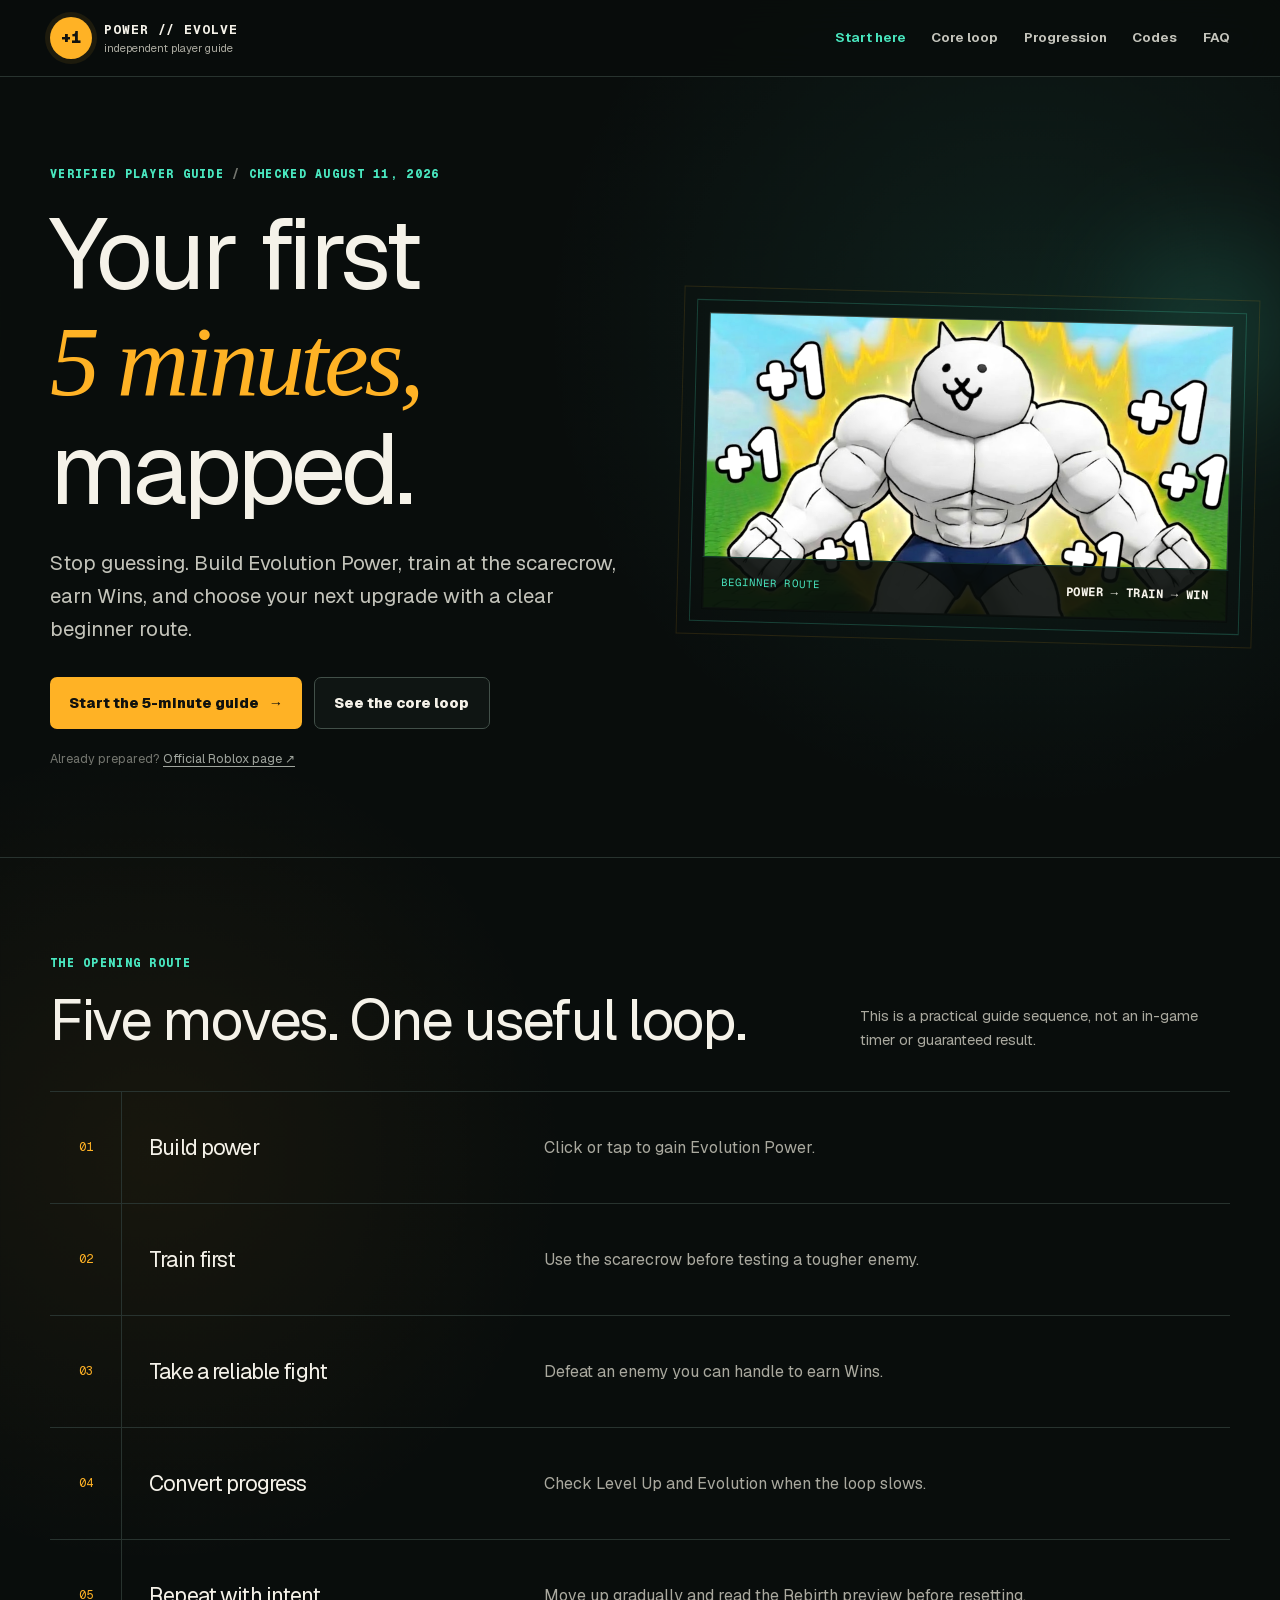
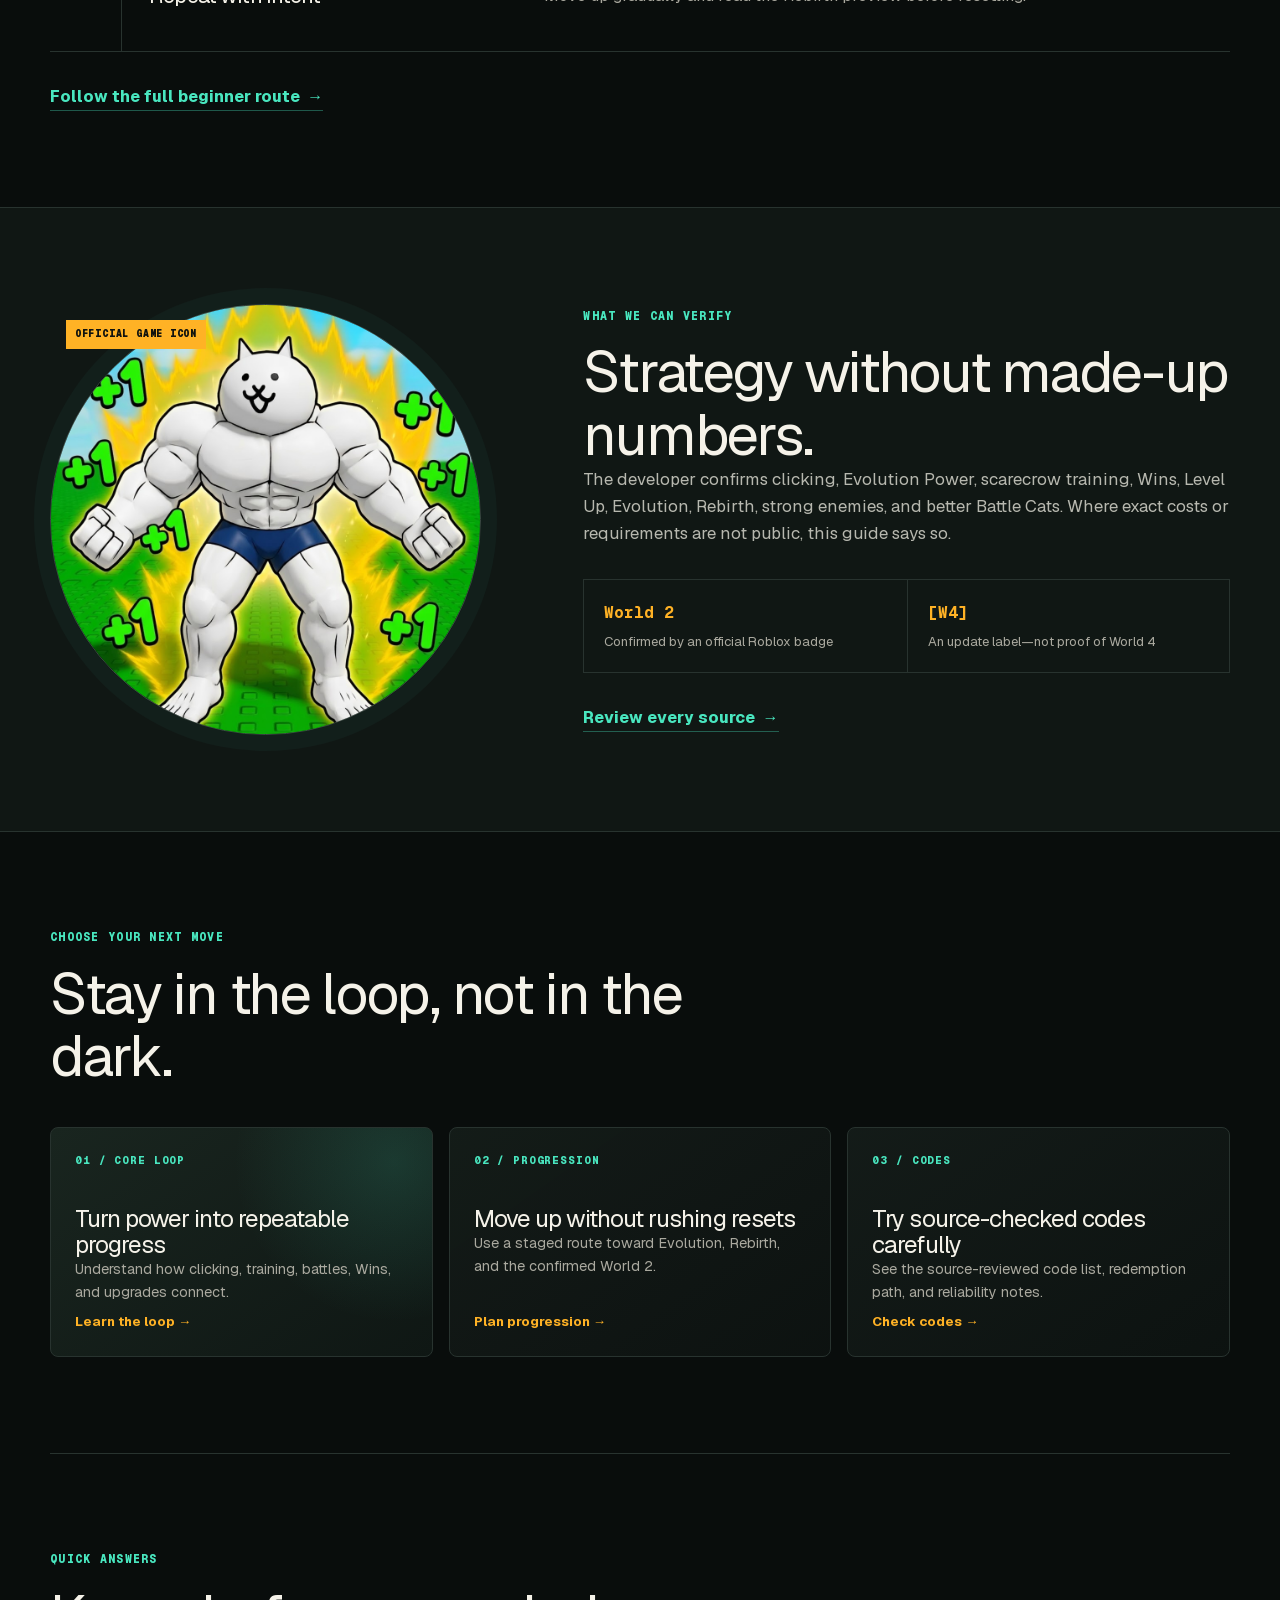
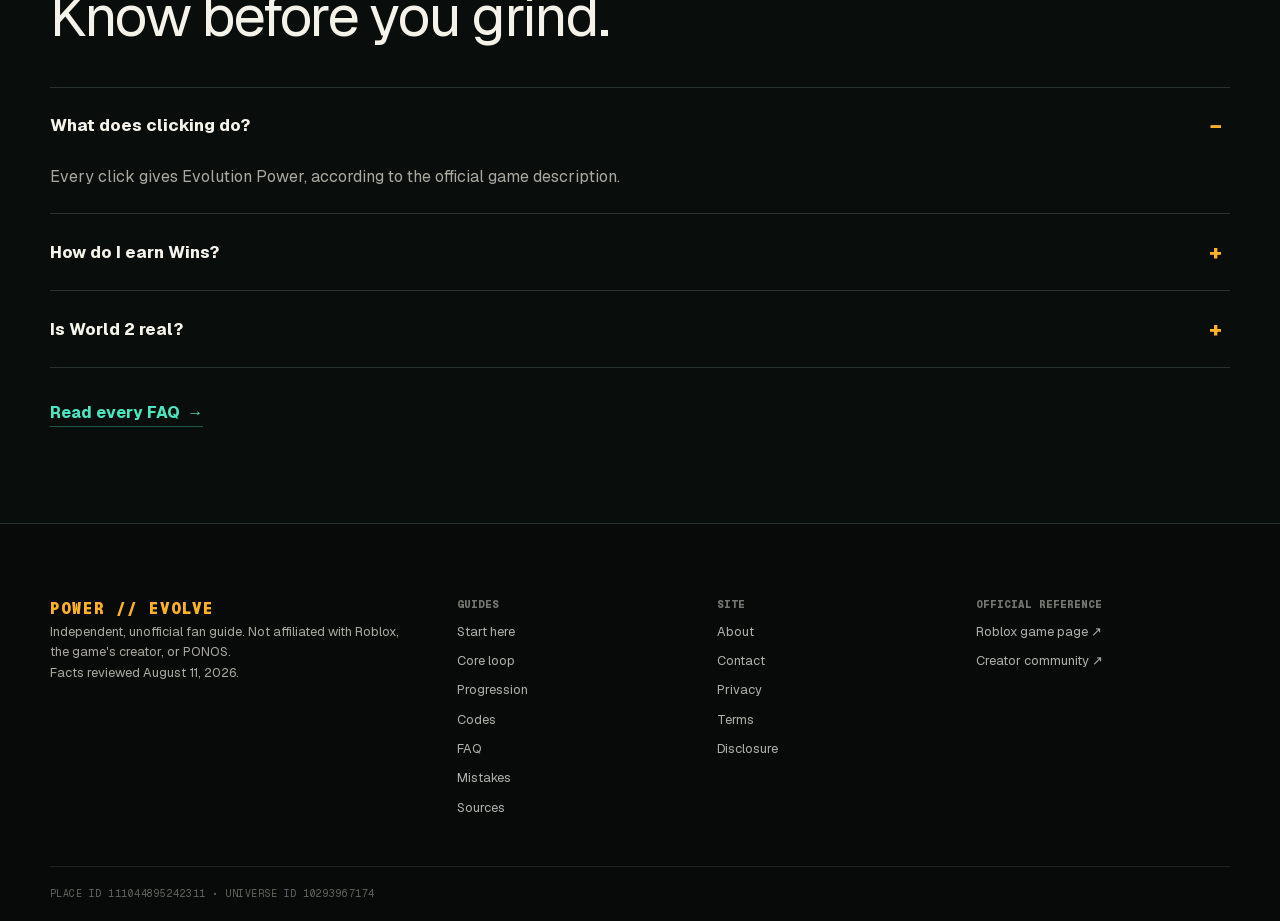
==== index.html @ 9a5ed2ef "Deploy +1 Battle Cat Power Evolution site" ====
<!DOCTYPE html><html lang="en"><head><meta charSet="utf-8"/><meta name="viewport" content="width=device-width, initial-scale=1"/><link rel="preload" href="/_next/static/media/797e433ab948586e-s.p.08e28id.o-okb.woff2" as="font" crossorigin="" type="font/woff2"/><link rel="preload" href="/_next/static/media/caa3a2e1cccd8315-s.p.09~u27dqhyhd6.woff2" as="font" crossorigin="" type="font/woff2"/><link rel="preload" as="image" href="/images/battle-cat-landscape.png"/><link rel="stylesheet" href="/_next/static/chunks/0t9qf1xxase9-.css" data-precedence="next"/><link rel="preload" as="script" fetchPriority="low" href="/_next/static/chunks/03xkck38_lpe..js"/><script src="/_next/static/chunks/07mk7.42u8w1s.js" async=""></script><script src="/_next/static/chunks/0.-t9l4~u11m_.js" async=""></script><script src="/_next/static/chunks/0wv_ut0x0s5ee.js" async=""></script><script src="/_next/static/chunks/turbopack-0l.7kyyd7jhz1.js" async=""></script><script src="/_next/static/chunks/0hd._cu5gy6cg.js" async=""></script><script src="/_next/static/chunks/0~bt8~2u--09_.js" async=""></script><script src="/_next/static/chunks/0_~jh2ezi9es-.js" async=""></script><meta name="next-size-adjust" content=""/><title>+1 Battle Cat Power Evolution Beginner Guide</title><meta name="description" content="Start with a clear 5-minute route, then learn the verified power, training, battle, Wins, Evolution, and Rebirth loop."/><meta name="application-name" content="Battle Cat Power Wiki"/><link rel="manifest" href="/manifest.webmanifest"/><link rel="canonical" href="https://plus1battlecatpowerevolution.wiki/"/><meta property="og:title" content="+1 Battle Cat Power Evolution Beginner Guide"/><meta property="og:description" content="Start with a clear 5-minute route, then learn the verified power, training, battle, Wins, Evolution, and Rebirth loop."/><meta property="og:url" content="https://plus1battlecatpowerevolution.wiki/"/><meta property="og:site_name" content="+1 Battle Cat Power Evolution Wiki"/><meta property="og:image" content="https://plus1battlecatpowerevolution.wiki/og.png"/><meta property="og:image:width" content="1731"/><meta property="og:image:height" content="909"/><meta property="og:image:alt" content="+1 Battle Cat Power Evolution beginner guide"/><meta property="og:type" content="website"/><meta name="twitter:card" content="summary_large_image"/><meta name="twitter:title" content="+1 Battle Cat Power Evolution Beginner Guide"/><meta name="twitter:description" content="Start with a clear 5-minute route, then learn the verified power, training, battle, Wins, Evolution, and Rebirth loop."/><meta name="twitter:image" content="https://plus1battlecatpowerevolution.wiki/og.png"/><link rel="shortcut icon" href="/images/battle-cat-icon.png"/><link rel="icon" href="/images/battle-cat-icon.png"/><link rel="apple-touch-icon" href="/icon-192.png"/><script src="/_next/static/chunks/03~yq9q893hmn.js" noModule=""></script></head><body class="geist_a71539c9-module__T19VSG__variable geist_mono_8d43a2aa-module__8Li5zG__variable"><div hidden=""><!--$--><!--/$--></div><a class="skip-link" href="#main-content">Skip to main content</a><header class="site-header"><div class="header-inner"><a class="brand" aria-label="Battle Cat Power Wiki home" href="/"><span class="brand-mark" aria-hidden="true">+1</span><span class="brand-copy"><strong>POWER // EVOLVE</strong><small>independent player guide</small></span></a><nav class="desktop-nav" aria-label="Primary navigation"><div class=""><a href="/beginner-guide/">Start here</a><a href="/gameplay-loop/">Core loop</a><a href="/progression/">Progression</a><a href="/codes/">Codes</a><a href="/faq/">FAQ</a></div></nav><details class="mobile-menu"><summary>Menu</summary><nav aria-label="Mobile navigation"><div class="mobile-links"><a href="/beginner-guide/">Start here</a><a href="/gameplay-loop/">Core loop</a><a href="/progression/">Progression</a><a href="/codes/">Codes</a><a href="/faq/">FAQ</a></div><a href="/mistakes/">Mistakes</a><a href="/sources/">Sources</a></nav></details></div></header><div id="main-content" tabindex="-1"><main><script type="application/ld+json">{"@context":"https://schema.org","@type":"WebSite","name":"+1 Battle Cat Power Evolution Wiki","url":"https://plus1battlecatpowerevolution.wiki/","description":"A verified, beginner-first guide to +1 Battle Cat Power Evolution on Roblox, including the gameplay loop, progression, codes, and common mistakes."}</script><section class="home-hero"><div class="hero-grid"><div class="hero-copy"><p class="eyebrow">Verified player guide <span>/</span> checked <!-- -->August 11, 2026</p><h1>Your first <em>5 minutes,</em> mapped.</h1><p class="hero-lede">Stop guessing. Build Evolution Power, train at the scarecrow, earn Wins, and choose your next upgrade with a clear beginner route.</p><div class="hero-actions"><a class="button button-primary" href="/beginner-guide/">Start the 5-minute guide <span aria-hidden="true">→</span></a><a class="button button-secondary" href="/gameplay-loop/">See the core loop</a></div><p class="quiet-link">Already prepared? <a href="https://www.roblox.com/games/111044895242311/1-Battle-Cat-Power-Evolution" target="_blank" rel="noreferrer">Official Roblox page ↗</a></p></div><div class="hero-visual" aria-label="Official +1 Battle Cat Power Evolution game artwork"><img alt="Official +1 Battle Cat Power Evolution artwork showing Battle Cats facing off" width="768" height="432" decoding="async" data-nimg="1" style="color:transparent" src="/images/battle-cat-landscape.png"/><div class="visual-overlay"><span>BEGINNER ROUTE</span><strong>POWER → TRAIN → WIN</strong></div><div class="energy-orb" aria-hidden="true"></div></div></div></section><section class="route-section" aria-labelledby="route-title"><div class="section-heading split-heading"><div><p class="eyebrow">The opening route</p><h2 id="route-title">Five moves. One useful loop.</h2></div><p>This is a practical guide sequence, not an in-game timer or guaranteed result.</p></div><ol class="route-list"><li><span>01</span><div><h3>Build power</h3><p>Click or tap to gain Evolution Power.</p></div></li><li><span>02</span><div><h3>Train first</h3><p>Use the scarecrow before testing a tougher enemy.</p></div></li><li><span>03</span><div><h3>Take a reliable fight</h3><p>Defeat an enemy you can handle to earn Wins.</p></div></li><li><span>04</span><div><h3>Convert progress</h3><p>Check Level Up and Evolution when the loop slows.</p></div></li><li><span>05</span><div><h3>Repeat with intent</h3><p>Move up gradually and read the Rebirth preview before resetting.</p></div></li></ol><a class="text-link" href="/beginner-guide/">Follow the full beginner route <span aria-hidden="true">→</span></a></section><section class="truth-section" aria-labelledby="truth-title"><div class="truth-image"><img alt="Official +1 Battle Cat Power Evolution game icon" loading="lazy" width="512" height="512" decoding="async" data-nimg="1" style="color:transparent" src="/images/battle-cat-icon.png"/></div><div><p class="eyebrow">What we can verify</p><h2 id="truth-title">Strategy without made-up numbers.</h2><p>The developer confirms clicking, Evolution Power, scarecrow training, Wins, Level Up, Evolution, Rebirth, strong enemies, and better Battle Cats. Where exact costs or requirements are not public, this guide says so.</p><div class="truth-cards"><div><strong>World 2</strong><span>Confirmed by an official Roblox badge</span></div><div><strong>[W4]</strong><span>An update label—not proof of World 4</span></div></div><a class="text-link" href="/sources/">Review every source <span aria-hidden="true">→</span></a></div></section><section class="path-section" aria-labelledby="path-title"><div class="section-heading"><p class="eyebrow">Choose your next move</p><h2 id="path-title">Stay in the loop, not in the dark.</h2></div><div class="card-grid card-grid-3"><a class="link-card featured-card" href="/gameplay-loop/"><span>01 / CORE LOOP</span><h3>Turn power into repeatable progress</h3><p>Understand how clicking, training, battles, Wins, and upgrades connect.</p><strong>Learn the loop →</strong></a><a class="link-card" href="/progression/"><span>02 / PROGRESSION</span><h3>Move up without rushing resets</h3><p>Use a staged route toward Evolution, Rebirth, and the confirmed World 2.</p><strong>Plan progression →</strong></a><a class="link-card" href="/codes/"><span>03 / CODES</span><h3>Try source-checked codes carefully</h3><p>See the source-reviewed code list, redemption path, and reliability notes.</p><strong>Check codes →</strong></a></div></section><section class="faq-section" aria-labelledby="faq-title"><div class="section-heading"><p class="eyebrow">Quick answers</p><h2 id="faq-title">Know before you grind.</h2></div><div class="faq-list"><details open=""><summary>What does clicking do?</summary><p>Every click gives Evolution Power, according to the official game description.</p></details><details><summary>How do I earn Wins?</summary><p>Defeat enemies. The official description directly names Wins as the reward for enemy victories.</p></details><details><summary>Is World 2 real?</summary><p>Yes. Roblox has an enabled badge named Reached world 2! The unlock requirement is not confirmed publicly.</p></details></div><a class="text-link" href="/faq/">Read every FAQ <span aria-hidden="true">→</span></a></section></main><!--$--><!--/$--></div><footer class="site-footer"><div class="footer-grid"><div class="footer-intro"><p class="footer-brand">POWER // EVOLVE</p><p>Independent, unofficial fan guide. Not affiliated with Roblox, the game&#x27;s creator, or PONOS.</p><p class="checked">Facts reviewed <!-- -->August 11, 2026<!-- -->.</p></div><nav aria-label="Guide links"><p class="footer-heading">Guides</p><a href="/beginner-guide/">Start here</a><a href="/gameplay-loop/">Core loop</a><a href="/progression/">Progression</a><a href="/codes/">Codes</a><a href="/faq/">FAQ</a><a href="/mistakes/">Mistakes</a><a href="/sources/">Sources</a></nav><nav aria-label="Site links"><p class="footer-heading">Site</p><a href="/about/">About</a><a href="/contact/">Contact</a><a href="/privacy/">Privacy</a><a href="/terms/">Terms</a><a href="/disclosure/">Disclosure</a></nav><div><p class="footer-heading">Official reference</p><a href="https://www.roblox.com/games/111044895242311/1-Battle-Cat-Power-Evolution" target="_blank" rel="noreferrer">Roblox game page <span aria-hidden="true">↗</span></a><a href="https://www.roblox.com/communities/943021972/1-Battle-cat" target="_blank" rel="noreferrer">Creator community <span aria-hidden="true">↗</span></a></div></div><p class="footer-bottom">Place ID <!-- -->111044895242311<!-- --> <span aria-hidden="true">•</span> Universe ID <!-- -->10293967174</p></footer><script src="/_next/static/chunks/03xkck38_lpe..js" id="_R_" async=""></script><script>(self.__next_f=self.__next_f||[]).push([0])</script><script>self.__next_f.push([1,"1:\"$Sreact.fragment\"\n2:I[77263,[\"/_next/static/chunks/0hd._cu5gy6cg.js\",\"/_next/static/chunks/0~bt8~2u--09_.js\",\"/_next/static/chunks/0_~jh2ezi9es-.js\"],\"\"]\n3:I[3965,[\"/_next/static/chunks/0hd._cu5gy6cg.js\",\"/_next/static/chunks/0~bt8~2u--09_.js\"],\"default\"]\n4:I[34214,[\"/_next/static/chunks/0hd._cu5gy6cg.js\",\"/_next/static/chunks/0~bt8~2u--09_.js\"],\"default\"]\na:I[68066,[\"/_next/static/chunks/0hd._cu5gy6cg.js\",\"/_next/static/chunks/0~bt8~2u--09_.js\"],\"default\",1]\n:HL[\"/_next/static/chunks/0t9qf1xxase9-.css\",\"style\"]\n:HL[\"/_next/static/media/797e433ab948586e-s.p.08e28id.o-okb.woff2\",\"font\",{\"crossOrigin\":\"\",\"type\":\"font/woff2\"}]\n:HL[\"/_next/static/media/caa3a2e1cccd8315-s.p.09~u27dqhyhd6.woff2\",\"font\",{\"crossOrigin\":\"\",\"type\":\"font/woff2\"}]\n"])</script><script>self.__next_f.push([1,"0:{\"P\":null,\"c\":[\"\",\"\"],\"q\":\"\",\"i\":false,\"f\":[[[\"\",{\"children\":[\"__PAGE__\",{}]},\"$undefined\",\"$undefined\",16],[[\"$\",\"$1\",\"c\",{\"children\":[[[\"$\",\"link\",\"0\",{\"rel\":\"stylesheet\",\"href\":\"/_next/static/chunks/0t9qf1xxase9-.css\",\"precedence\":\"next\",\"crossOrigin\":\"$undefined\",\"nonce\":\"$undefined\"}],[\"$\",\"script\",\"script-0\",{\"src\":\"/_next/static/chunks/0hd._cu5gy6cg.js\",\"async\":true,\"nonce\":\"$undefined\"}],[\"$\",\"script\",\"script-1\",{\"src\":\"/_next/static/chunks/0~bt8~2u--09_.js\",\"async\":true,\"nonce\":\"$undefined\"}]],[\"$\",\"html\",null,{\"lang\":\"en\",\"children\":[\"$\",\"body\",null,{\"className\":\"geist_a71539c9-module__T19VSG__variable geist_mono_8d43a2aa-module__8Li5zG__variable\",\"children\":[[\"$\",\"a\",null,{\"className\":\"skip-link\",\"href\":\"#main-content\",\"children\":\"Skip to main content\"}],[\"$\",\"header\",null,{\"className\":\"site-header\",\"children\":[\"$\",\"div\",null,{\"className\":\"header-inner\",\"children\":[[\"$\",\"$L2\",null,{\"className\":\"brand\",\"href\":\"/\",\"aria-label\":\"Battle Cat Power Wiki home\",\"children\":[[\"$\",\"span\",null,{\"className\":\"brand-mark\",\"aria-hidden\":\"true\",\"children\":\"+1\"}],[\"$\",\"span\",null,{\"className\":\"brand-copy\",\"children\":[[\"$\",\"strong\",null,{\"children\":\"POWER // EVOLVE\"}],[\"$\",\"small\",null,{\"children\":\"independent player guide\"}]]}]]}],[\"$\",\"nav\",null,{\"className\":\"desktop-nav\",\"aria-label\":\"Primary navigation\",\"children\":[\"$\",\"div\",null,{\"className\":\"\",\"children\":[[\"$\",\"$L2\",\"/beginner-guide\",{\"href\":\"/beginner-guide\",\"children\":\"Start here\"}],[\"$\",\"$L2\",\"/gameplay-loop\",{\"href\":\"/gameplay-loop\",\"children\":\"Core loop\"}],[\"$\",\"$L2\",\"/progression\",{\"href\":\"/progression\",\"children\":\"Progression\"}],[\"$\",\"$L2\",\"/codes\",{\"href\":\"/codes\",\"children\":\"Codes\"}],[\"$\",\"$L2\",\"/faq\",{\"href\":\"/faq\",\"children\":\"FAQ\"}]]}]}],[\"$\",\"details\",null,{\"className\":\"mobile-menu\",\"children\":[[\"$\",\"summary\",null,{\"children\":\"Menu\"}],[\"$\",\"nav\",null,{\"aria-label\":\"Mobile navigation\",\"children\":[[\"$\",\"div\",null,{\"className\":\"mobile-links\",\"children\":[[\"$\",\"$L2\",\"/beginner-guide\",{\"href\":\"/beginner-guide\",\"children\":\"Start here\"}],[\"$\",\"$L2\",\"/gameplay-loop\",{\"href\":\"/gameplay-loop\",\"children\":\"Core loop\"}],[\"$\",\"$L2\",\"/progression\",{\"href\":\"/progression\",\"children\":\"Progression\"}],[\"$\",\"$L2\",\"/codes\",{\"href\":\"/codes\",\"children\":\"Codes\"}],[\"$\",\"$L2\",\"/faq\",{\"href\":\"/faq\",\"children\":\"FAQ\"}]]}],[\"$\",\"$L2\",null,{\"href\":\"/mistakes\",\"children\":\"Mistakes\"}],[\"$\",\"$L2\",null,{\"href\":\"/sources\",\"children\":\"Sources\"}]]}]]}]]}]}],[\"$\",\"div\",null,{\"id\":\"main-content\",\"tabIndex\":-1,\"children\":[\"$\",\"$L3\",null,{\"parallelRouterKey\":\"children\",\"error\":\"$undefined\",\"errorStyles\":\"$undefined\",\"errorScripts\":\"$undefined\",\"template\":[\"$\",\"$L4\",null,{}],\"templateStyles\":\"$undefined\",\"templateScripts\":\"$undefined\",\"notFound\":[[\"$\",\"main\",null,{\"className\":\"not-found\",\"children\":[\"$\",\"div\",null,{\"className\":\"not-found-inner\",\"children\":[[\"$\",\"p\",null,{\"className\":\"not-found-code\",\"children\":\"404\"}],[\"$\",\"h1\",null,{\"children\":\"This route lost the loop.\"}],[\"$\",\"p\",null,{\"children\":\"The page may have moved. Rejoin the verified beginner route and keep progressing.\"}],[\"$\",\"$L2\",null,{\"className\":\"button button-primary\",\"href\":\"/beginner-guide\",\"children\":\"Open the beginner guide →\"}]]}]}],[]],\"forbidden\":\"$undefined\",\"unauthorized\":\"$undefined\"}]}],[\"$\",\"footer\",null,{\"className\":\"site-footer\",\"children\":[[\"$\",\"div\",null,{\"className\":\"footer-grid\",\"children\":[[\"$\",\"div\",null,{\"className\":\"footer-intro\",\"children\":[[\"$\",\"p\",null,{\"className\":\"footer-brand\",\"children\":\"POWER // EVOLVE\"}],[\"$\",\"p\",null,{\"children\":\"Independent, unofficial fan guide. Not affiliated with Roblox, the game's creator, or PONOS.\"}],[\"$\",\"p\",null,{\"className\":\"checked\",\"children\":[\"Facts reviewed \",\"August 11, 2026\",\".\"]}]]}],[\"$\",\"nav\",null,{\"aria-label\":\"Guide links\",\"children\":[[\"$\",\"p\",null,{\"className\":\"footer-heading\",\"children\":\"Guides\"}],[[\"$\",\"$L2\",\"/beginner-guide\",{\"href\":\"/beginner-guide\",\"children\":\"Start here\"}],[\"$\",\"$L2\",\"/gameplay-loop\",{\"href\":\"/gameplay-loop\",\"children\":\"Core loop\"}],[\"$\",\"$L2\",\"/progression\",{\"href\":\"/progression\",\"children\":\"Progression\"}],[\"$\",\"$L2\",\"/codes\",{\"href\":\"/codes\",\"children\":\"Codes\"}],[\"$\",\"$L2\",\"/faq\",{\"href\":\"/faq\",\"children\":\"FAQ\"}],[\"$\",\"$L2\",\"/mistakes\",{\"href\":\"/mistakes\",\"children\":\"Mistakes\"}],[\"$\",\"$L2\",\"/sources\",{\"href\":\"/sources\",\"children\":\"Sources\"}]]]}],[\"$\",\"nav\",null,{\"aria-label\":\"Site links\",\"children\":[[\"$\",\"p\",null,{\"className\":\"footer-heading\",\"children\":\"Site\"}],[[\"$\",\"$L2\",\"/about\",{\"href\":\"/about\",\"children\":\"About\"}],[\"$\",\"$L2\",\"/contact\",{\"href\":\"/contact\",\"children\":\"Contact\"}],[\"$\",\"$L2\",\"/privacy\",{\"href\":\"/privacy\",\"children\":\"Privacy\"}],[\"$\",\"$L2\",\"/terms\",{\"href\":\"/terms\",\"children\":\"Terms\"}],[\"$\",\"$L2\",\"/disclosure\",{\"href\":\"/disclosure\",\"children\":\"Disclosure\"}]]]}],[\"$\",\"div\",null,{\"children\":[[\"$\",\"p\",null,{\"className\":\"footer-heading\",\"children\":\"Official reference\"}],[\"$\",\"a\",null,{\"href\":\"https://www.roblox.com/games/111044895242311/1-Battle-Cat-Power-Evolution\",\"target\":\"_blank\",\"rel\":\"noreferrer\",\"children\":[\"Roblox game page \",\"$L5\"]}],\"$L6\"]}]]}],\"$L7\"]}]]}]}]]}],{\"children\":[\"$L8\",{},null,false,null]},null,false,null],\"$L9\",false]],\"m\":\"$undefined\",\"G\":[\"$a\",[\"$Lb\"]],\"S\":true,\"h\":null,\"s\":\"$undefined\",\"l\":\"$undefined\",\"p\":\"$undefined\",\"d\":\"$undefined\",\"b\":\"l3Jk9w14Cx00iwnd-M60k\"}\n"])</script><script>self.__next_f.push([1,"c:I[41794,[\"/_next/static/chunks/0hd._cu5gy6cg.js\",\"/_next/static/chunks/0~bt8~2u--09_.js\",\"/_next/static/chunks/0_~jh2ezi9es-.js\"],\"Image\"]\n15:I[53125,[\"/_next/static/chunks/0hd._cu5gy6cg.js\",\"/_next/static/chunks/0~bt8~2u--09_.js\"],\"ViewportBoundary\"]\n17:I[53125,[\"/_next/static/chunks/0hd._cu5gy6cg.js\",\"/_next/static/chunks/0~bt8~2u--09_.js\"],\"MetadataBoundary\"]\n18:\"$Sreact.suspense\"\n5:[\"$\",\"span\",null,{\"aria-hidden\":\"true\",\"children\":\"↗\"}]\n6:[\"$\",\"a\",null,{\"href\":\"https://www.roblox.com/communities/943021972/1-Battle-cat\",\"target\":\"_blank\",\"rel\":\"noreferrer\",\"children\":[\"Creator community \",[\"$\",\"span\",null,{\"aria-hidden\":\"true\",\"children\":\"↗\"}]]}]\n7:[\"$\",\"p\",null,{\"className\":\"footer-bottom\",\"children\":[\"Place ID \",\"111044895242311\",\" \",[\"$\",\"span\",null,{\"aria-hidden\":\"true\",\"children\":\"•\"}],\" Universe ID \",\"10293967174\"]}]\n"])</script><script>self.__next_f.push([1,"8:[\"$\",\"$1\",\"c\",{\"children\":[[\"$\",\"main\",null,{\"children\":[[\"$\",\"script\",null,{\"type\":\"application/ld+json\",\"dangerouslySetInnerHTML\":{\"__html\":\"{\\\"@context\\\":\\\"https://schema.org\\\",\\\"@type\\\":\\\"WebSite\\\",\\\"name\\\":\\\"+1 Battle Cat Power Evolution Wiki\\\",\\\"url\\\":\\\"https://plus1battlecatpowerevolution.wiki/\\\",\\\"description\\\":\\\"A verified, beginner-first guide to +1 Battle Cat Power Evolution on Roblox, including the gameplay loop, progression, codes, and common mistakes.\\\"}\"}}],[\"$\",\"section\",null,{\"className\":\"home-hero\",\"children\":[\"$\",\"div\",null,{\"className\":\"hero-grid\",\"children\":[[\"$\",\"div\",null,{\"className\":\"hero-copy\",\"children\":[[\"$\",\"p\",null,{\"className\":\"eyebrow\",\"children\":[\"Verified player guide \",[\"$\",\"span\",null,{\"children\":\"/\"}],\" checked \",\"August 11, 2026\"]}],[\"$\",\"h1\",null,{\"children\":[\"Your first \",[\"$\",\"em\",null,{\"children\":\"5 minutes,\"}],\" mapped.\"]}],[\"$\",\"p\",null,{\"className\":\"hero-lede\",\"children\":\"Stop guessing. Build Evolution Power, train at the scarecrow, earn Wins, and choose your next upgrade with a clear beginner route.\"}],[\"$\",\"div\",null,{\"className\":\"hero-actions\",\"children\":[[\"$\",\"$L2\",null,{\"className\":\"button button-primary\",\"href\":\"/beginner-guide\",\"children\":[\"Start the 5-minute guide \",[\"$\",\"span\",null,{\"aria-hidden\":\"true\",\"children\":\"→\"}]]}],[\"$\",\"$L2\",null,{\"className\":\"button button-secondary\",\"href\":\"/gameplay-loop\",\"children\":\"See the core loop\"}]]}],[\"$\",\"p\",null,{\"className\":\"quiet-link\",\"children\":[\"Already prepared? \",[\"$\",\"a\",null,{\"href\":\"https://www.roblox.com/games/111044895242311/1-Battle-Cat-Power-Evolution\",\"target\":\"_blank\",\"rel\":\"noreferrer\",\"children\":\"Official Roblox page ↗\"}]]}]]}],[\"$\",\"div\",null,{\"className\":\"hero-visual\",\"aria-label\":\"Official +1 Battle Cat Power Evolution game artwork\",\"children\":[[\"$\",\"$Lc\",null,{\"src\":\"/images/battle-cat-landscape.png\",\"alt\":\"Official +1 Battle Cat Power Evolution artwork showing Battle Cats facing off\",\"width\":\"768\",\"height\":\"432\",\"sizes\":\"(max-width: 900px) 94vw, 46vw\",\"priority\":true}],[\"$\",\"div\",null,{\"className\":\"visual-overlay\",\"children\":[[\"$\",\"span\",null,{\"children\":\"BEGINNER ROUTE\"}],[\"$\",\"strong\",null,{\"children\":\"POWER → TRAIN → WIN\"}]]}],[\"$\",\"div\",null,{\"className\":\"energy-orb\",\"aria-hidden\":\"true\"}]]}]]}]}],[\"$\",\"section\",null,{\"className\":\"route-section\",\"aria-labelledby\":\"route-title\",\"children\":[[\"$\",\"div\",null,{\"className\":\"section-heading split-heading\",\"children\":[[\"$\",\"div\",null,{\"children\":[[\"$\",\"p\",null,{\"className\":\"eyebrow\",\"children\":\"The opening route\"}],[\"$\",\"h2\",null,{\"id\":\"route-title\",\"children\":\"Five moves. One useful loop.\"}]]}],[\"$\",\"p\",null,{\"children\":\"This is a practical guide sequence, not an in-game timer or guaranteed result.\"}]]}],[\"$\",\"ol\",null,{\"className\":\"route-list\",\"children\":[[\"$\",\"li\",\"01\",{\"children\":[[\"$\",\"span\",null,{\"children\":\"01\"}],[\"$\",\"div\",null,{\"children\":[[\"$\",\"h3\",null,{\"children\":\"Build power\"}],[\"$\",\"p\",null,{\"children\":\"Click or tap to gain Evolution Power.\"}]]}]]}],[\"$\",\"li\",\"02\",{\"children\":[[\"$\",\"span\",null,{\"children\":\"02\"}],[\"$\",\"div\",null,{\"children\":[[\"$\",\"h3\",null,{\"children\":\"Train first\"}],[\"$\",\"p\",null,{\"children\":\"Use the scarecrow before testing a tougher enemy.\"}]]}]]}],[\"$\",\"li\",\"03\",{\"children\":[[\"$\",\"span\",null,{\"children\":\"03\"}],[\"$\",\"div\",null,{\"children\":[[\"$\",\"h3\",null,{\"children\":\"Take a reliable fight\"}],[\"$\",\"p\",null,{\"children\":\"Defeat an enemy you can handle to earn Wins.\"}]]}]]}],[\"$\",\"li\",\"04\",{\"children\":[[\"$\",\"span\",null,{\"children\":\"04\"}],[\"$\",\"div\",null,{\"children\":[[\"$\",\"h3\",null,{\"children\":\"Convert progress\"}],[\"$\",\"p\",null,{\"children\":\"Check Level Up and Evolution when the loop slows.\"}]]}]]}],[\"$\",\"li\",\"05\",{\"children\":[[\"$\",\"span\",null,{\"children\":\"05\"}],[\"$\",\"div\",null,{\"children\":[[\"$\",\"h3\",null,{\"children\":\"Repeat with intent\"}],[\"$\",\"p\",null,{\"children\":\"Move up gradually and read the Rebirth preview before resetting.\"}]]}]]}]]}],[\"$\",\"$L2\",null,{\"className\":\"text-link\",\"href\":\"/beginner-guide\",\"children\":[\"Follow the full beginner route \",[\"$\",\"span\",null,{\"aria-hidden\":\"true\",\"children\":\"→\"}]]}]]}],[\"$\",\"section\",null,{\"className\":\"truth-section\",\"aria-labelledby\":\"truth-title\",\"children\":[[\"$\",\"div\",null,{\"className\":\"truth-image\",\"children\":[\"$\",\"$Lc\",null,{\"src\":\"/images/battle-cat-icon.png\",\"alt\":\"Official +1 Battle Cat Power Evolution game icon\",\"width\":\"512\",\"height\":\"512\",\"sizes\":\"(max-width: 660px) 70vw, (max-width: 900px) 38vw, 480px\"}]}],[\"$\",\"div\",null,{\"children\":[[\"$\",\"p\",null,{\"className\":\"eyebrow\",\"children\":\"What we can verify\"}],\"$Ld\",\"$Le\",\"$Lf\",\"$L10\"]}]]}],\"$L11\",\"$L12\"]}],[\"$L13\"],\"$L14\"]}]\n"])</script><script>self.__next_f.push([1,"9:[\"$\",\"$1\",\"h\",{\"children\":[null,[\"$\",\"$L15\",null,{\"children\":\"$L16\"}],[\"$\",\"div\",null,{\"hidden\":true,\"children\":[\"$\",\"$L17\",null,{\"children\":[\"$\",\"$18\",null,{\"name\":\"Next.Metadata\",\"children\":\"$L19\"}]}]}],[\"$\",\"meta\",null,{\"name\":\"next-size-adjust\",\"content\":\"\"}]]}]\nb:[\"$\",\"link\",\"0\",{\"rel\":\"stylesheet\",\"href\":\"/_next/static/chunks/0t9qf1xxase9-.css\",\"precedence\":\"next\",\"crossOrigin\":\"$undefined\",\"nonce\":\"$undefined\"}]\n"])</script><script>self.__next_f.push([1,"1a:I[53125,[\"/_next/static/chunks/0hd._cu5gy6cg.js\",\"/_next/static/chunks/0~bt8~2u--09_.js\"],\"OutletBoundary\"]\nd:[\"$\",\"h2\",null,{\"id\":\"truth-title\",\"children\":\"Strategy without made-up numbers.\"}]\ne:[\"$\",\"p\",null,{\"children\":\"The developer confirms clicking, Evolution Power, scarecrow training, Wins, Level Up, Evolution, Rebirth, strong enemies, and better Battle Cats. Where exact costs or requirements are not public, this guide says so.\"}]\nf:[\"$\",\"div\",null,{\"className\":\"truth-cards\",\"children\":[[\"$\",\"div\",null,{\"children\":[[\"$\",\"strong\",null,{\"children\":\"World 2\"}],[\"$\",\"span\",null,{\"children\":\"Confirmed by an official Roblox badge\"}]]}],[\"$\",\"div\",null,{\"children\":[[\"$\",\"strong\",null,{\"children\":\"[W4]\"}],[\"$\",\"span\",null,{\"children\":\"An update label—not proof of World 4\"}]]}]]}]\n10:[\"$\",\"$L2\",null,{\"className\":\"text-link\",\"href\":\"/sources\",\"children\":[\"Review every source \",[\"$\",\"span\",null,{\"aria-hidden\":\"true\",\"children\":\"→\"}]]}]\n"])</script><script>self.__next_f.push([1,"11:[\"$\",\"section\",null,{\"className\":\"path-section\",\"aria-labelledby\":\"path-title\",\"children\":[[\"$\",\"div\",null,{\"className\":\"section-heading\",\"children\":[[\"$\",\"p\",null,{\"className\":\"eyebrow\",\"children\":\"Choose your next move\"}],[\"$\",\"h2\",null,{\"id\":\"path-title\",\"children\":\"Stay in the loop, not in the dark.\"}]]}],[\"$\",\"div\",null,{\"className\":\"card-grid card-grid-3\",\"children\":[[\"$\",\"$L2\",null,{\"className\":\"link-card featured-card\",\"href\":\"/gameplay-loop\",\"children\":[[\"$\",\"span\",null,{\"children\":\"01 / CORE LOOP\"}],[\"$\",\"h3\",null,{\"children\":\"Turn power into repeatable progress\"}],[\"$\",\"p\",null,{\"children\":\"Understand how clicking, training, battles, Wins, and upgrades connect.\"}],[\"$\",\"strong\",null,{\"children\":\"Learn the loop →\"}]]}],[\"$\",\"$L2\",null,{\"className\":\"link-card\",\"href\":\"/progression\",\"children\":[[\"$\",\"span\",null,{\"children\":\"02 / PROGRESSION\"}],[\"$\",\"h3\",null,{\"children\":\"Move up without rushing resets\"}],[\"$\",\"p\",null,{\"children\":\"Use a staged route toward Evolution, Rebirth, and the confirmed World 2.\"}],[\"$\",\"strong\",null,{\"children\":\"Plan progression →\"}]]}],[\"$\",\"$L2\",null,{\"className\":\"link-card\",\"href\":\"/codes\",\"children\":[[\"$\",\"span\",null,{\"children\":\"03 / CODES\"}],[\"$\",\"h3\",null,{\"children\":\"Try source-checked codes carefully\"}],[\"$\",\"p\",null,{\"children\":\"See the source-reviewed code list, redemption path, and reliability notes.\"}],[\"$\",\"strong\",null,{\"children\":\"Check codes →\"}]]}]]}]]}]\n"])</script><script>self.__next_f.push([1,"12:[\"$\",\"section\",null,{\"className\":\"faq-section\",\"aria-labelledby\":\"faq-title\",\"children\":[[\"$\",\"div\",null,{\"className\":\"section-heading\",\"children\":[[\"$\",\"p\",null,{\"className\":\"eyebrow\",\"children\":\"Quick answers\"}],[\"$\",\"h2\",null,{\"id\":\"faq-title\",\"children\":\"Know before you grind.\"}]]}],[\"$\",\"div\",null,{\"className\":\"faq-list\",\"children\":[[\"$\",\"details\",\"What does clicking do?\",{\"open\":true,\"children\":[[\"$\",\"summary\",null,{\"children\":\"What does clicking do?\"}],[\"$\",\"p\",null,{\"children\":\"Every click gives Evolution Power, according to the official game description.\"}]]}],[\"$\",\"details\",\"How do I earn Wins?\",{\"open\":false,\"children\":[[\"$\",\"summary\",null,{\"children\":\"How do I earn Wins?\"}],[\"$\",\"p\",null,{\"children\":\"Defeat enemies. The official description directly names Wins as the reward for enemy victories.\"}]]}],[\"$\",\"details\",\"Is World 2 real?\",{\"open\":false,\"children\":[[\"$\",\"summary\",null,{\"children\":\"Is World 2 real?\"}],[\"$\",\"p\",null,{\"children\":\"Yes. Roblox has an enabled badge named Reached world 2! The unlock requirement is not confirmed publicly.\"}]]}]]}],[\"$\",\"$L2\",null,{\"className\":\"text-link\",\"href\":\"/faq\",\"children\":[\"Read every FAQ \",[\"$\",\"span\",null,{\"aria-hidden\":\"true\",\"children\":\"→\"}]]}]]}]\n13:[\"$\",\"script\",\"script-0\",{\"src\":\"/_next/static/chunks/0_~jh2ezi9es-.js\",\"async\":true,\"nonce\":\"$undefined\"}]\n14:[\"$\",\"$L1a\",null,{\"children\":[\"$\",\"$18\",null,{\"name\":\"Next.MetadataOutlet\",\"children\":\"$@1b\"}]}]\n"])</script><script>self.__next_f.push([1,"16:[[\"$\",\"meta\",\"0\",{\"charSet\":\"utf-8\"}],[\"$\",\"meta\",\"1\",{\"name\":\"viewport\",\"content\":\"width=device-width, initial-scale=1\"}]]\n"])</script><script>self.__next_f.push([1,"1c:I[19407,[\"/_next/static/chunks/0hd._cu5gy6cg.js\",\"/_next/static/chunks/0~bt8~2u--09_.js\"],\"IconMark\"]\n"])</script><script>self.__next_f.push([1,"19:[[\"$\",\"title\",\"0\",{\"children\":\"+1 Battle Cat Power Evolution Beginner Guide\"}],[\"$\",\"meta\",\"1\",{\"name\":\"description\",\"content\":\"Start with a clear 5-minute route, then learn the verified power, training, battle, Wins, Evolution, and Rebirth loop.\"}],[\"$\",\"meta\",\"2\",{\"name\":\"application-name\",\"content\":\"Battle Cat Power Wiki\"}],[\"$\",\"link\",\"3\",{\"rel\":\"manifest\",\"href\":\"/manifest.webmanifest\",\"crossOrigin\":\"$undefined\"}],[\"$\",\"link\",\"4\",{\"rel\":\"canonical\",\"href\":\"https://plus1battlecatpowerevolution.wiki/\"}],[\"$\",\"meta\",\"5\",{\"property\":\"og:title\",\"content\":\"+1 Battle Cat Power Evolution Beginner Guide\"}],[\"$\",\"meta\",\"6\",{\"property\":\"og:description\",\"content\":\"Start with a clear 5-minute route, then learn the verified power, training, battle, Wins, Evolution, and Rebirth loop.\"}],[\"$\",\"meta\",\"7\",{\"property\":\"og:url\",\"content\":\"https://plus1battlecatpowerevolution.wiki/\"}],[\"$\",\"meta\",\"8\",{\"property\":\"og:site_name\",\"content\":\"+1 Battle Cat Power Evolution Wiki\"}],[\"$\",\"meta\",\"9\",{\"property\":\"og:image\",\"content\":\"https://plus1battlecatpowerevolution.wiki/og.png\"}],[\"$\",\"meta\",\"10\",{\"property\":\"og:image:width\",\"content\":\"1731\"}],[\"$\",\"meta\",\"11\",{\"property\":\"og:image:height\",\"content\":\"909\"}],[\"$\",\"meta\",\"12\",{\"property\":\"og:image:alt\",\"content\":\"+1 Battle Cat Power Evolution beginner guide\"}],[\"$\",\"meta\",\"13\",{\"property\":\"og:type\",\"content\":\"website\"}],[\"$\",\"meta\",\"14\",{\"name\":\"twitter:card\",\"content\":\"summary_large_image\"}],[\"$\",\"meta\",\"15\",{\"name\":\"twitter:title\",\"content\":\"+1 Battle Cat Power Evolution Beginner Guide\"}],[\"$\",\"meta\",\"16\",{\"name\":\"twitter:description\",\"content\":\"Start with a clear 5-minute route, then learn the verified power, training, battle, Wins, Evolution, and Rebirth loop.\"}],[\"$\",\"meta\",\"17\",{\"name\":\"twitter:image\",\"content\":\"https://plus1battlecatpowerevolution.wiki/og.png\"}],[\"$\",\"link\",\"18\",{\"rel\":\"shortcut icon\",\"href\":\"/images/battle-cat-icon.png\"}],[\"$\",\"link\",\"19\",{\"rel\":\"icon\",\"href\":\"/images/battle-cat-icon.png\"}],[\"$\",\"link\",\"20\",{\"rel\":\"apple-touch-icon\",\"href\":\"/icon-192.png\"}],[\"$\",\"$L1c\",\"21\",{}]]\n"])</script><script>self.__next_f.push([1,"1b:null\n"])</script></body></html>
---- _next/static/chunks/0t9qf1xxase9-.css ----
@font-face{font-family:Geist;font-style:normal;font-weight:100 900;font-display:swap;src:url(../media/fef07dbb0973bf53-s.12tyk43_3sh9u.woff2)format("woff2");unicode-range:U+460-52F,U+1C80-1C8A,U+20B4,U+2DE0-2DFF,U+A640-A69F,U+FE2E-FE2F}@font-face{font-family:Geist;font-style:normal;font-weight:100 900;font-display:swap;src:url(../media/8a480f0b521d4e75-s.0jzbimsg8vl84.woff2)format("woff2");unicode-range:U+301,U+400-45F,U+490-491,U+4B0-4B1,U+2116}@font-face{font-family:Geist;font-style:normal;font-weight:100 900;font-display:swap;src:url(../media/53b9e256198e5412-s.0-wfv7uh4i7h9.woff2)format("woff2");unicode-range:U+102-103,U+110-111,U+128-129,U+168-169,U+1A0-1A1,U+1AF-1B0,U+300-301,U+303-304,U+308-309,U+323,U+329,U+1EA0-1EF9,U+20AB}@font-face{font-family:Geist;font-style:normal;font-weight:100 900;font-display:swap;src:url(../media/7178b3e590c64307-s.0nx0ww8fni_q3.woff2)format("woff2");unicode-range:U+100-2BA,U+2BD-2C5,U+2C7-2CC,U+2CE-2D7,U+2DD-2FF,U+304,U+308,U+329,U+1D00-1DBF,U+1E00-1E9F,U+1EF2-1EFF,U+2020,U+20A0-20AB,U+20AD-20C0,U+2113,U+2C60-2C7F,U+A720-A7FF}@font-face{font-family:Geist;font-style:normal;font-weight:100 900;font-display:swap;src:url(../media/caa3a2e1cccd8315-s.p.09~u27dqhyhd6.woff2)format("woff2");unicode-range:U+??,U+131,U+152-153,U+2BB-2BC,U+2C6,U+2DA,U+2DC,U+304,U+308,U+329,U+2000-206F,U+20AC,U+2122,U+2191,U+2193,U+2212,U+2215,U+FEFF,U+FFFD}@font-face{font-family:Geist Fallback;src:local(Arial);ascent-override:95.94%;descent-override:28.16%;line-gap-override:0.0%;size-adjust:104.76%}.geist_a71539c9-module__T19VSG__className{font-family:Geist,Geist Fallback;font-style:normal}.geist_a71539c9-module__T19VSG__variable{--font-geist-sans:"Geist", "Geist Fallback"}
@font-face{font-family:Geist Mono;font-style:normal;font-weight:100 900;font-display:swap;src:url(../media/5ce348bf30bf5439-s.0zgw-jeven.3w.woff2)format("woff2");unicode-range:U+460-52F,U+1C80-1C8A,U+20B4,U+2DE0-2DFF,U+A640-A69F,U+FE2E-FE2F}@font-face{font-family:Geist Mono;font-style:normal;font-weight:100 900;font-display:swap;src:url(../media/4fa387ec64143e14-s.0wkzw~je483f-.woff2)format("woff2");unicode-range:U+301,U+400-45F,U+490-491,U+4B0-4B1,U+2116}@font-face{font-family:Geist Mono;font-style:normal;font-weight:100 900;font-display:swap;src:url(../media/6306c77e7c8268e4-s.0rhz0arwfsn~5.woff2)format("woff2");unicode-range:U+2000-2001,U+2004-2008,U+200A,U+23B8-23BD,U+2500-259F}@font-face{font-family:Geist Mono;font-style:normal;font-weight:100 900;font-display:swap;src:url(../media/7d817b4c03b0c5f1-s.0l76wvqk9d84w.woff2)format("woff2");unicode-range:U+102-103,U+110-111,U+128-129,U+168-169,U+1A0-1A1,U+1AF-1B0,U+300-301,U+303-304,U+308-309,U+323,U+329,U+1EA0-1EF9,U+20AB}@font-face{font-family:Geist Mono;font-style:normal;font-weight:100 900;font-display:swap;src:url(../media/bbc41e54d2fcbd21-s.0k4k9394f2q-k.woff2)format("woff2");unicode-range:U+100-2BA,U+2BD-2C5,U+2C7-2CC,U+2CE-2D7,U+2DD-2FF,U+304,U+308,U+329,U+1D00-1DBF,U+1E00-1E9F,U+1EF2-1EFF,U+2020,U+20A0-20AB,U+20AD-20C0,U+2113,U+2C60-2C7F,U+A720-A7FF}@font-face{font-family:Geist Mono;font-style:normal;font-weight:100 900;font-display:swap;src:url(../media/797e433ab948586e-s.p.08e28id.o-okb.woff2)format("woff2");unicode-range:U+??,U+131,U+152-153,U+2BB-2BC,U+2C6,U+2DA,U+2DC,U+304,U+308,U+329,U+2000-206F,U+20AC,U+2122,U+2191,U+2193,U+2212,U+2215,U+FEFF,U+FFFD}@font-face{font-family:Geist Mono Fallback;src:local(Arial);ascent-override:74.67%;descent-override:21.92%;line-gap-override:0.0%;size-adjust:134.59%}.geist_mono_8d43a2aa-module__8Li5zG__className{font-family:Geist Mono,Geist Mono Fallback;font-style:normal}.geist_mono_8d43a2aa-module__8Li5zG__variable{--font-geist-mono:"Geist Mono", "Geist Mono Fallback"}
@layer theme{:root,:host{--font-sans:ui-sans-serif, system-ui, sans-serif, "Apple Color Emoji", "Segoe UI Emoji", "Segoe UI Symbol", "Noto Color Emoji";--font-mono:ui-monospace, SFMono-Regular, Menlo, Monaco, Consolas, "Liberation Mono", "Courier New", monospace;--spacing:.25rem;--default-font-family:var(--font-sans);--default-mono-font-family:var(--font-mono)}}@layer base{*,:after,:before,::backdrop{box-sizing:border-box;border:0 solid;margin:0;padding:0}::file-selector-button{box-sizing:border-box;border:0 solid;margin:0;padding:0}html,:host{-webkit-text-size-adjust:100%;tab-size:4;line-height:1.5;font-family:var(--default-font-family,ui-sans-serif, system-ui, sans-serif, "Apple Color Emoji", "Segoe UI Emoji", "Segoe UI Symbol", "Noto Color Emoji");font-feature-settings:var(--default-font-feature-settings,normal);font-variation-settings:var(--default-font-variation-settings,normal);-webkit-tap-highlight-color:transparent}hr{height:0;color:inherit;border-top-width:1px}abbr:where([title]){-webkit-text-decoration:underline dotted;text-decoration:underline dotted}h1,h2,h3,h4,h5,h6{font-size:inherit;font-weight:inherit}a{color:inherit;-webkit-text-decoration:inherit;-webkit-text-decoration:inherit;-webkit-text-decoration:inherit;-webkit-text-decoration:inherit;text-decoration:inherit}b,strong{font-weight:bolder}code,kbd,samp,pre{font-family:var(--default-mono-font-family,ui-monospace, SFMono-Regular, Menlo, Monaco, Consolas, "Liberation Mono", "Courier New", monospace);font-feature-settings:var(--default-mono-font-feature-settings,normal);font-variation-settings:var(--default-mono-font-variation-settings,normal);font-size:1em}small{font-size:80%}sub,sup{vertical-align:baseline;font-size:75%;line-height:0;position:relative}sub{bottom:-.25em}sup{top:-.5em}table{text-indent:0;border-color:inherit;border-collapse:collapse}:-moz-focusring{outline:auto}progress{vertical-align:baseline}summary{display:list-item}ol,ul,menu{list-style:none}img,svg,video,canvas,audio,iframe,embed,object{vertical-align:middle;display:block}img,video{max-width:100%;height:auto}button,input,select,optgroup,textarea{font:inherit;font-feature-settings:inherit;font-variation-settings:inherit;letter-spacing:inherit;color:inherit;opacity:1;background-color:#0000;border-radius:0}::file-selector-button{font:inherit;font-feature-settings:inherit;font-variation-settings:inherit;letter-spacing:inherit;color:inherit;opacity:1;background-color:#0000;border-radius:0}:where(select:is([multiple],[size])) optgroup{font-weight:bolder}:where(select:is([multiple],[size])) optgroup option{padding-inline-start:20px}::file-selector-button{margin-inline-end:4px}::placeholder{opacity:1}@supports (not ((-webkit-appearance:-apple-pay-button))) or (contain-intrinsic-size:1px){::placeholder{color:currentColor}@supports (color:color-mix(in lab, red, red)){::placeholder{color:color-mix(in oklab, currentcolor 50%, transparent)}}}textarea{resize:vertical}::-webkit-search-decoration{-webkit-appearance:none}::-webkit-date-and-time-value{min-height:1lh;text-align:inherit}::-webkit-datetime-edit{display:inline-flex}::-webkit-datetime-edit-fields-wrapper{padding:0}::-webkit-datetime-edit{padding-block:0}::-webkit-datetime-edit-year-field{padding-block:0}::-webkit-datetime-edit-month-field{padding-block:0}::-webkit-datetime-edit-day-field{padding-block:0}::-webkit-datetime-edit-hour-field{padding-block:0}::-webkit-datetime-edit-minute-field{padding-block:0}::-webkit-datetime-edit-second-field{padding-block:0}::-webkit-datetime-edit-millisecond-field{padding-block:0}::-webkit-datetime-edit-meridiem-field{padding-block:0}::-webkit-calendar-picker-indicator{line-height:1}:-moz-ui-invalid{box-shadow:none}button,input:where([type=button],[type=reset],[type=submit]){appearance:button}::file-selector-button{appearance:button}::-webkit-inner-spin-button{height:auto}::-webkit-outer-spin-button{height:auto}[hidden]:where(:not([hidden=until-found])){display:none!important}}@layer components;@layer utilities{.visible{visibility:visible}.fixed{position:fixed}.start{inset-inline-start:var(--spacing)}.hidden{display:none}.table{display:table}}:root{--ink:#f5f2e9;--muted:#aaa99f;--dim:#74766f;--background:#090d0c;--panel:#111816;--panel-2:#151d1a;--line:#28332f;--amber:#ffb225;--amber-soft:#ffd47a;--mint:#49e6bf;--mint-dark:#153b32;--danger:#ff756c;--max-width:1180px}*{box-sizing:border-box}html{background:var(--background);scroll-behavior:smooth}body{background:radial-gradient(circle at 80% 8%, #49e6bf17, transparent 30rem), radial-gradient(circle at 12% 28%, #ffb2250f, transparent 26rem), var(--background);color:var(--ink);font-family:var(--font-geist-sans), Arial, sans-serif;margin:0;line-height:1.6}a{color:inherit;text-decoration:none}img{max-width:100%;display:block}h1,h2,h3,p{margin-top:0}h1,h2,h3{letter-spacing:-.04em;line-height:1.08}h1{font-size:clamp(3.25rem,7.8vw,7.25rem)}h2{font-size:clamp(2.1rem,4.5vw,4.2rem)}h3{font-size:1.35rem}::selection{background:var(--mint);color:#04100c}:focus-visible{outline:3px solid var(--amber);outline-offset:4px}.skip-link{z-index:100;background:var(--amber);color:#0d100e;padding:.75rem 1rem;font-weight:800;position:fixed;top:-5rem;left:1rem}.skip-link:focus{top:1rem}.site-header{z-index:20;border-bottom:1px solid var(--line);-webkit-backdrop-filter:blur(18px);backdrop-filter:blur(18px);background:#090d0ce0;position:relative}.header-inner{width:min(calc(100% - 2rem), var(--max-width));justify-content:space-between;align-items:center;gap:2rem;min-height:76px;margin:0 auto;display:flex}.brand{flex:none;align-items:center;gap:.75rem;display:flex}.brand-mark{background:var(--amber);color:#12130f;width:42px;height:42px;font-family:var(--font-geist-mono), monospace;border-radius:50%;place-items:center;font-size:1rem;font-weight:900;display:grid;box-shadow:0 0 0 5px #ffb22517}.brand-copy{display:grid}.brand-copy strong{font-family:var(--font-geist-mono), monospace;letter-spacing:.07em;font-size:.82rem}.brand-copy small{color:var(--muted);font-size:.7rem}.desktop-nav>div{align-items:center;gap:1.6rem;display:flex}.desktop-nav a{color:#c5c5bd;font-size:.84rem;font-weight:650}.desktop-nav a:first-child,.desktop-nav a:hover{color:var(--mint)}.mobile-menu{display:none;position:relative}.mobile-menu summary{cursor:pointer;border:1px solid var(--line);border-radius:999px;padding:.6rem .9rem;font-size:.8rem;font-weight:800;list-style:none}.mobile-menu summary::-webkit-details-marker{display:none}.mobile-menu nav{border:1px solid var(--line);background:#101715;border-radius:16px;gap:.8rem;width:min(78vw,280px);padding:1rem;display:grid;position:absolute;top:3.25rem;right:0;box-shadow:0 20px 50px #00000073}.mobile-links{display:contents}.eyebrow{color:var(--mint);font-family:var(--font-geist-mono), monospace;letter-spacing:.11em;text-transform:uppercase;margin-bottom:1rem;font-size:.73rem;font-weight:800}.eyebrow span{color:var(--dim)}.home-hero{border-bottom:1px solid var(--line);align-items:center;min-height:660px;display:grid;overflow:hidden}.hero-grid{width:min(calc(100% - 2rem), var(--max-width));grid-template-columns:1.05fr .95fr;align-items:center;gap:clamp(2.5rem,6vw,7rem);margin:0 auto;padding:5.5rem 0;display:grid}.hero-copy{z-index:2;position:relative}.hero-copy h1{max-width:760px;margin-bottom:1.5rem}.hero-copy h1 em{color:var(--amber);font-family:Georgia,Times New Roman,serif;font-weight:500;display:block}.hero-lede{color:#c3c3ba;max-width:640px;font-size:clamp(1.08rem,1.8vw,1.28rem)}.hero-actions{flex-wrap:wrap;gap:.75rem;margin-top:2rem;display:flex}.button{border-radius:7px;justify-content:center;align-items:center;gap:.6rem;min-height:50px;padding:.85rem 1.2rem;font-size:.89rem;font-weight:850;transition:transform .16s,background .16s,border-color .16s;display:inline-flex}.button:hover{transform:translateY(-2px)}.button-primary{background:var(--amber);color:#10110e}.button-primary:hover{background:var(--amber-soft)}.button-secondary{background:#121916b3;border:1px solid #425049}.button-secondary:hover{border-color:var(--mint)}.quiet-link{color:var(--dim);margin:1.25rem 0 0;font-size:.78rem}.quiet-link a{color:#a0a59e;text-underline-offset:3px;text-decoration:underline}.hero-visual{min-width:0;position:relative;transform:rotate(1.5deg)}.hero-visual:before,.hero-visual:after{content:"";pointer-events:none;border:1px solid #49e6bf38;position:absolute;inset:-13px}.hero-visual:after{border-color:#ffb2251f;inset:-26px}.hero-visual img{filter:saturate(.82)contrast(1.08);border:1px solid #3b4b44;width:100%}.visual-overlay{border-top:1px solid var(--mint-dark);font-family:var(--font-geist-mono), monospace;background:#080d0be6;justify-content:space-between;gap:1rem;padding:1rem 1.2rem;display:flex;position:absolute;bottom:-1px;left:-1px;right:-1px}.visual-overlay span{color:var(--mint);letter-spacing:.1em;font-size:.66rem}.visual-overlay strong{letter-spacing:.04em;font-size:.76rem}.energy-orb{z-index:-1;background:var(--mint);filter:blur(65px);opacity:.25;border-radius:50%;width:150px;height:150px;position:absolute;top:-70px;right:-50px}.route-section,.path-section,.faq-section,.next-guides{width:min(calc(100% - 2rem), var(--max-width));margin:0 auto;padding:6rem 0}.section-heading{max-width:760px;margin-bottom:2.5rem}.section-heading h2{margin-bottom:0}.split-heading{justify-content:space-between;align-items:end;gap:2rem;max-width:none;display:flex}.split-heading>p{max-width:370px;color:var(--muted);font-size:.92rem}.route-list{border-top:1px solid var(--line);margin:0 0 2rem;padding:0;list-style:none}.route-list li{border-bottom:1px solid var(--line);grid-template-columns:72px 1fr;align-items:center;min-height:112px;display:grid}.route-list>li>span{border-right:1px solid var(--line);color:var(--amber);font-family:var(--font-geist-mono), monospace;align-self:stretch;place-items:center;font-size:.75rem;display:grid}.route-list div{grid-template-columns:minmax(190px,.55fr) 1fr;align-items:center;gap:2rem;padding:1.2rem 1.7rem;display:grid}.route-list h3,.route-list p{margin:0}.route-list p{color:var(--muted)}.text-link{color:var(--mint);border-bottom:1px solid #49e6bf59;gap:.45rem;font-weight:750;display:inline-flex}.truth-section{padding:6rem max(1rem, calc((100% - var(--max-width)) / 2));border-block:1px solid var(--line);background:#101714;grid-template-columns:minmax(280px,.8fr) minmax(360px,1.2fr);align-items:center;gap:clamp(3rem,8vw,8rem);display:grid}.truth-image{max-width:480px;position:relative}.truth-image:before{content:"OFFICIAL GAME ICON";z-index:2;background:var(--amber);color:#11130f;font-family:var(--font-geist-mono), monospace;letter-spacing:.08em;padding:.4rem .55rem;font-size:.62rem;font-weight:900;position:absolute;top:1rem;left:1rem}.truth-image img{border:1px solid #3a4943;border-radius:50%;box-shadow:0 0 0 16px #49e6bf0a}.truth-section>div:last-child>p:not(.eyebrow){color:#b7b8af;max-width:660px;font-size:1.06rem}.truth-cards{border:1px solid var(--line);grid-template-columns:repeat(2,minmax(0,1fr));margin:2rem 0;display:grid}.truth-cards>div{gap:.35rem;padding:1.25rem;display:grid}.truth-cards>div+div{border-left:1px solid var(--line)}.truth-cards strong{color:var(--amber);font-family:var(--font-geist-mono), monospace}.truth-cards span{color:var(--muted);font-size:.82rem}.card-grid{grid-template-columns:repeat(2,minmax(0,1fr));gap:1rem;display:grid}.card-grid-3{grid-template-columns:repeat(3,minmax(0,1fr))}.link-card{border:1px solid var(--line);background:linear-gradient(145deg,#151d1ae0,#0d1311e6);border-radius:8px;flex-direction:column;align-items:flex-start;min-height:230px;padding:1.5rem;transition:border-color .16s,transform .16s;display:flex}.link-card:hover{border-color:#557066;transform:translateY(-3px)}.link-card>span{color:var(--mint);font-family:var(--font-geist-mono), monospace;letter-spacing:.08em;margin-bottom:2.3rem;font-size:.68rem;font-weight:800}.link-card h3{font-size:1.5rem}.link-card p{color:var(--muted);font-size:.9rem}.link-card strong{color:var(--amber);margin-top:auto;font-size:.83rem}.featured-card{background:radial-gradient(circle at 90% 15%,#49e6bf24,#0000 10rem),linear-gradient(145deg,#19251f,#0f1714)}.faq-section{border-top:1px solid var(--line)}.faq-list{border-top:1px solid var(--line);margin-bottom:2rem}.faq-list details{border-bottom:1px solid var(--line)}.faq-list summary{cursor:pointer;align-items:center;min-height:76px;padding:1.4rem 3rem 1.4rem 0;font-size:1.05rem;font-weight:750;list-style:none;display:flex;position:relative}.faq-list summary::-webkit-details-marker{display:none}.faq-list summary:after{content:"+";color:var(--amber);font-family:var(--font-geist-mono), monospace;font-size:1.4rem;position:absolute;right:.5rem}.faq-list details[open] summary:after{content:"−"}.faq-list details p{max-width:760px;color:var(--muted);padding:0 0 1.5rem}.guide-hero{border-bottom:1px solid var(--line);background:linear-gradient(100deg,#ffb2250f,#0000 45%),radial-gradient(circle at 85%,#49e6bf1a,#0000 22rem);padding:6rem 1rem 5rem}.guide-hero-inner{width:min(100%,940px);margin:0 auto}.guide-hero h1{max-width:900px;margin-bottom:1.5rem;font-size:clamp(3rem,7vw,6rem)}.guide-lede{color:#c0c1b8;max-width:760px;font-size:clamp(1.1rem,2vw,1.3rem)}.reading-time{color:var(--dim);font-family:var(--font-geist-mono), monospace;letter-spacing:.06em;text-transform:uppercase;margin:2rem 0 0;font-size:.72rem}.article-shell{width:min(100% - 2rem,840px);margin:0 auto;padding:5rem 0}.article-shell>section{margin-bottom:5rem;scroll-margin-top:2rem}.article-shell>section:last-child{margin-bottom:0}.article-shell h2{margin-bottom:1.5rem;font-size:clamp(2rem,5vw,3.4rem)}.article-shell h3{margin:2rem 0 .7rem}.article-shell p,.article-shell li{color:#b9bbb2;font-size:1rem}.article-shell a:not(.button){color:var(--mint);text-underline-offset:3px;text-decoration:underline}.article-shell ol,.article-shell ul{padding-left:1.3rem}.article-shell li{margin:.7rem 0;padding-left:.35rem}.article-shell li::marker{color:var(--amber);font-weight:800}.step-stack{gap:1rem;margin-top:2rem;display:grid}.step-card{border:1px solid var(--line);background:var(--panel);border-radius:8px;grid-template-columns:58px 1fr;gap:1.2rem;padding:1.4rem;display:grid}.step-number{background:var(--amber);color:#12130f;width:50px;height:50px;font-family:var(--font-geist-mono), monospace;border-radius:50%;place-items:center;font-weight:900;display:grid}.step-card h3{margin:0 0 .4rem}.step-card p:last-child{margin-bottom:0}.loop-flow{border:1px solid var(--line);background:var(--line);grid-template-columns:repeat(3,minmax(0,1fr));gap:1px;margin:2rem 0;padding:0;list-style:none;display:grid}.loop-flow li{background:var(--panel);flex-direction:column;justify-content:space-between;min-height:120px;margin:0;padding:1.2rem;display:flex}.loop-flow span{color:var(--mint);font-family:var(--font-geist-mono), monospace;font-size:.67rem}.loop-flow strong{color:var(--ink)}.fact-note,.tip{border-left:4px solid var(--mint);color:#c2c8c1;background:#49e6bf12;margin:2rem 0;padding:1.25rem 1.4rem}.tip{border-left-color:var(--amber);background:#ffb22512}.fact-note strong,.tip strong{color:var(--mint);font-family:var(--font-geist-mono), monospace;letter-spacing:.08em;text-transform:uppercase;margin-bottom:.3rem;font-size:.7rem;display:block}.tip strong{color:var(--amber)}.fact-note p:last-child,.tip p:last-child{margin-bottom:0}.code-table,.source-table{border-collapse:collapse;border:1px solid var(--line);width:100%;margin:2rem 0}.code-table th,.code-table td,.source-table th,.source-table td{border-bottom:1px solid var(--line);text-align:left;vertical-align:top;padding:1rem}.code-table th,.source-table th{color:var(--muted);background:var(--panel);font-family:var(--font-geist-mono), monospace;letter-spacing:.06em;text-transform:uppercase;font-size:.68rem}.code-table code{color:var(--amber);font-family:var(--font-geist-mono), monospace;font-size:1rem;font-weight:800}.status-pill{border:1px solid var(--mint-dark);color:var(--mint);border-radius:999px;padding:.2rem .55rem;font-size:.72rem;display:inline-flex}.warning-list{border-top:1px solid var(--line);padding:0;list-style:none}.warning-list li{border-bottom:1px solid var(--line);margin:0;padding:1rem 0 1rem 2rem;position:relative}.warning-list li:before{content:"!";color:var(--danger);font-family:var(--font-geist-mono), monospace;font-weight:900;position:absolute;top:1.1rem;left:0}.next-guides{border-top:1px solid var(--line)}.next-guides .link-card{min-height:190px}.site-footer{border-top:1px solid var(--line);background:#070a09}.footer-grid{width:min(calc(100% - 2rem), var(--max-width));grid-template-columns:1.7fr 1fr 1fr 1.2fr;gap:3rem;margin:0 auto;padding:4.5rem 0 3rem;display:grid}.footer-intro p:not(.footer-brand){max-width:360px;color:var(--muted);font-size:.8rem}.footer-brand{color:var(--amber);font-family:var(--font-geist-mono), monospace;letter-spacing:.06em;font-weight:900}.footer-heading{color:var(--dim);font-family:var(--font-geist-mono), monospace;letter-spacing:.09em;text-transform:uppercase;font-size:.67rem;font-weight:800}.footer-grid nav,.footer-grid>div:last-child{flex-direction:column;align-items:flex-start;gap:.55rem;display:flex}.footer-grid a{color:#aeb1aa;font-size:.8rem}.footer-grid a:hover{color:var(--mint)}.footer-bottom{width:min(calc(100% - 2rem), var(--max-width));color:#62665f;font-family:var(--font-geist-mono), monospace;letter-spacing:.05em;text-transform:uppercase;border-top:1px solid #1b2421;margin:0 auto;padding:1.2rem 0;font-size:.62rem}.not-found{text-align:center;place-items:center;min-height:70vh;padding:8rem 1rem;display:grid}.not-found-inner{max-width:660px}.not-found-code{color:var(--amber);font-family:var(--font-geist-mono), monospace;margin-bottom:0;font-size:clamp(5rem,20vw,12rem);font-weight:900;line-height:.9}.not-found h1{font-size:clamp(2.4rem,6vw,4.5rem)}.not-found p{color:var(--muted)}@media (max-width:900px){.desktop-nav{display:none}.mobile-menu{display:block}.hero-grid{grid-template-columns:1fr;padding:4rem 0 5rem}.hero-visual{width:min(94%,650px);margin:1.5rem auto 0}.truth-section{grid-template-columns:minmax(200px,.62fr) 1fr;gap:3rem}.card-grid-3{grid-template-columns:1fr}.link-card{min-height:200px}.footer-grid{grid-template-columns:1.5fr 1fr 1fr}.footer-grid>div:last-child{grid-column:1/-1}}@media (max-width:660px){.header-inner{min-height:68px}.brand-copy small{display:none}.brand-mark{width:38px;height:38px}.home-hero{min-height:0}.hero-actions{display:grid}.button{width:100%}.visual-overlay{flex-direction:column;align-items:flex-start;gap:.2rem}.route-section,.path-section,.faq-section,.next-guides{padding:4rem 0}.split-heading{display:block}.route-list li{grid-template-columns:52px 1fr}.route-list div{grid-template-columns:1fr;gap:.4rem;padding:1.1rem}.truth-section{grid-template-columns:1fr;padding-block:4rem}.truth-image{width:min(70vw,320px);margin:0 auto}.truth-cards{grid-template-columns:1fr}.truth-cards>div+div{border-left:0;border-top:1px solid var(--line)}.card-grid{grid-template-columns:1fr}.guide-hero{padding-block:4.5rem 3.5rem}.article-shell{padding:3.5rem 0}.article-shell>section{margin-bottom:3.75rem}.step-card{grid-template-columns:44px 1fr;padding:1rem}.step-number{width:40px;height:40px}.loop-flow{grid-template-columns:1fr 1fr}.code-table,.source-table{display:block;overflow-x:auto}.footer-grid{grid-template-columns:1fr 1fr;gap:2.5rem 1.5rem}.footer-intro,.footer-grid>div:last-child{grid-column:1/-1}}@media (prefers-reduced-motion:reduce){html{scroll-behavior:auto}*,:before,:after{scroll-behavior:auto!important;transition-duration:.01ms!important}}
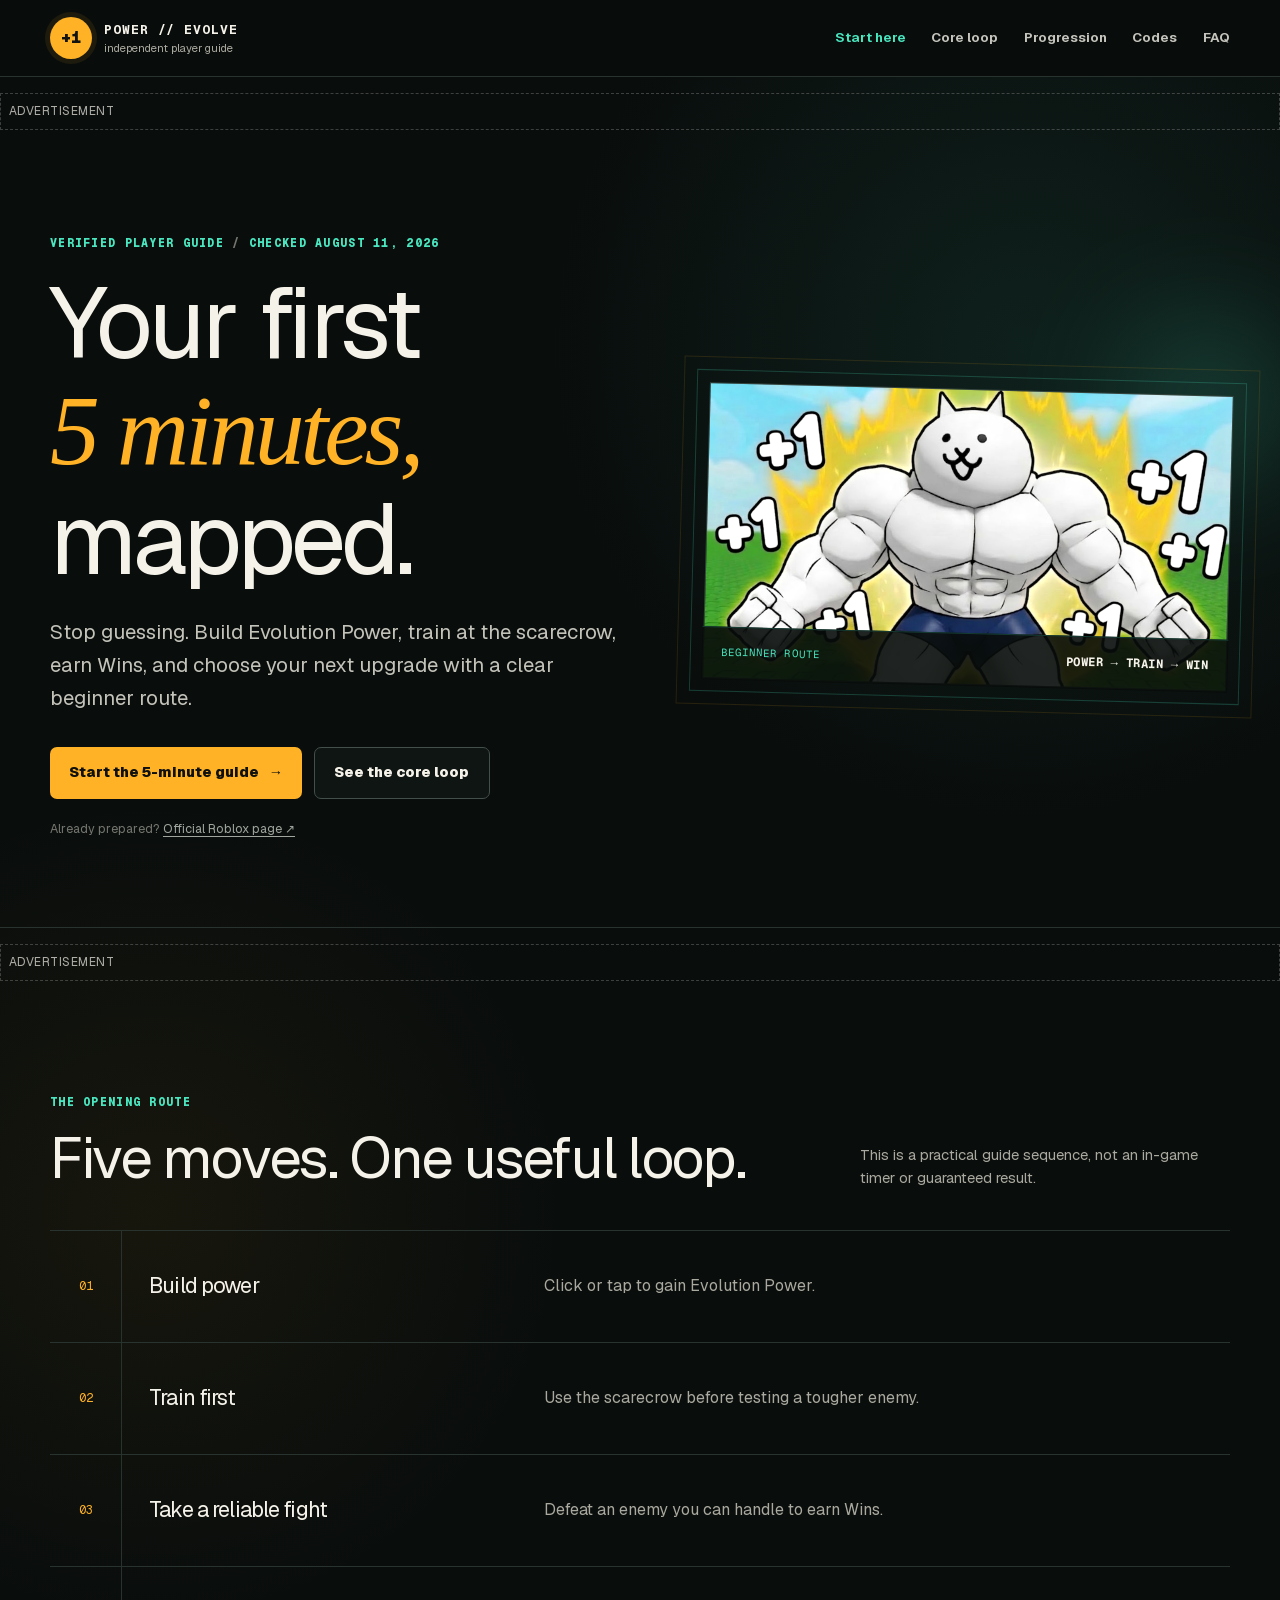
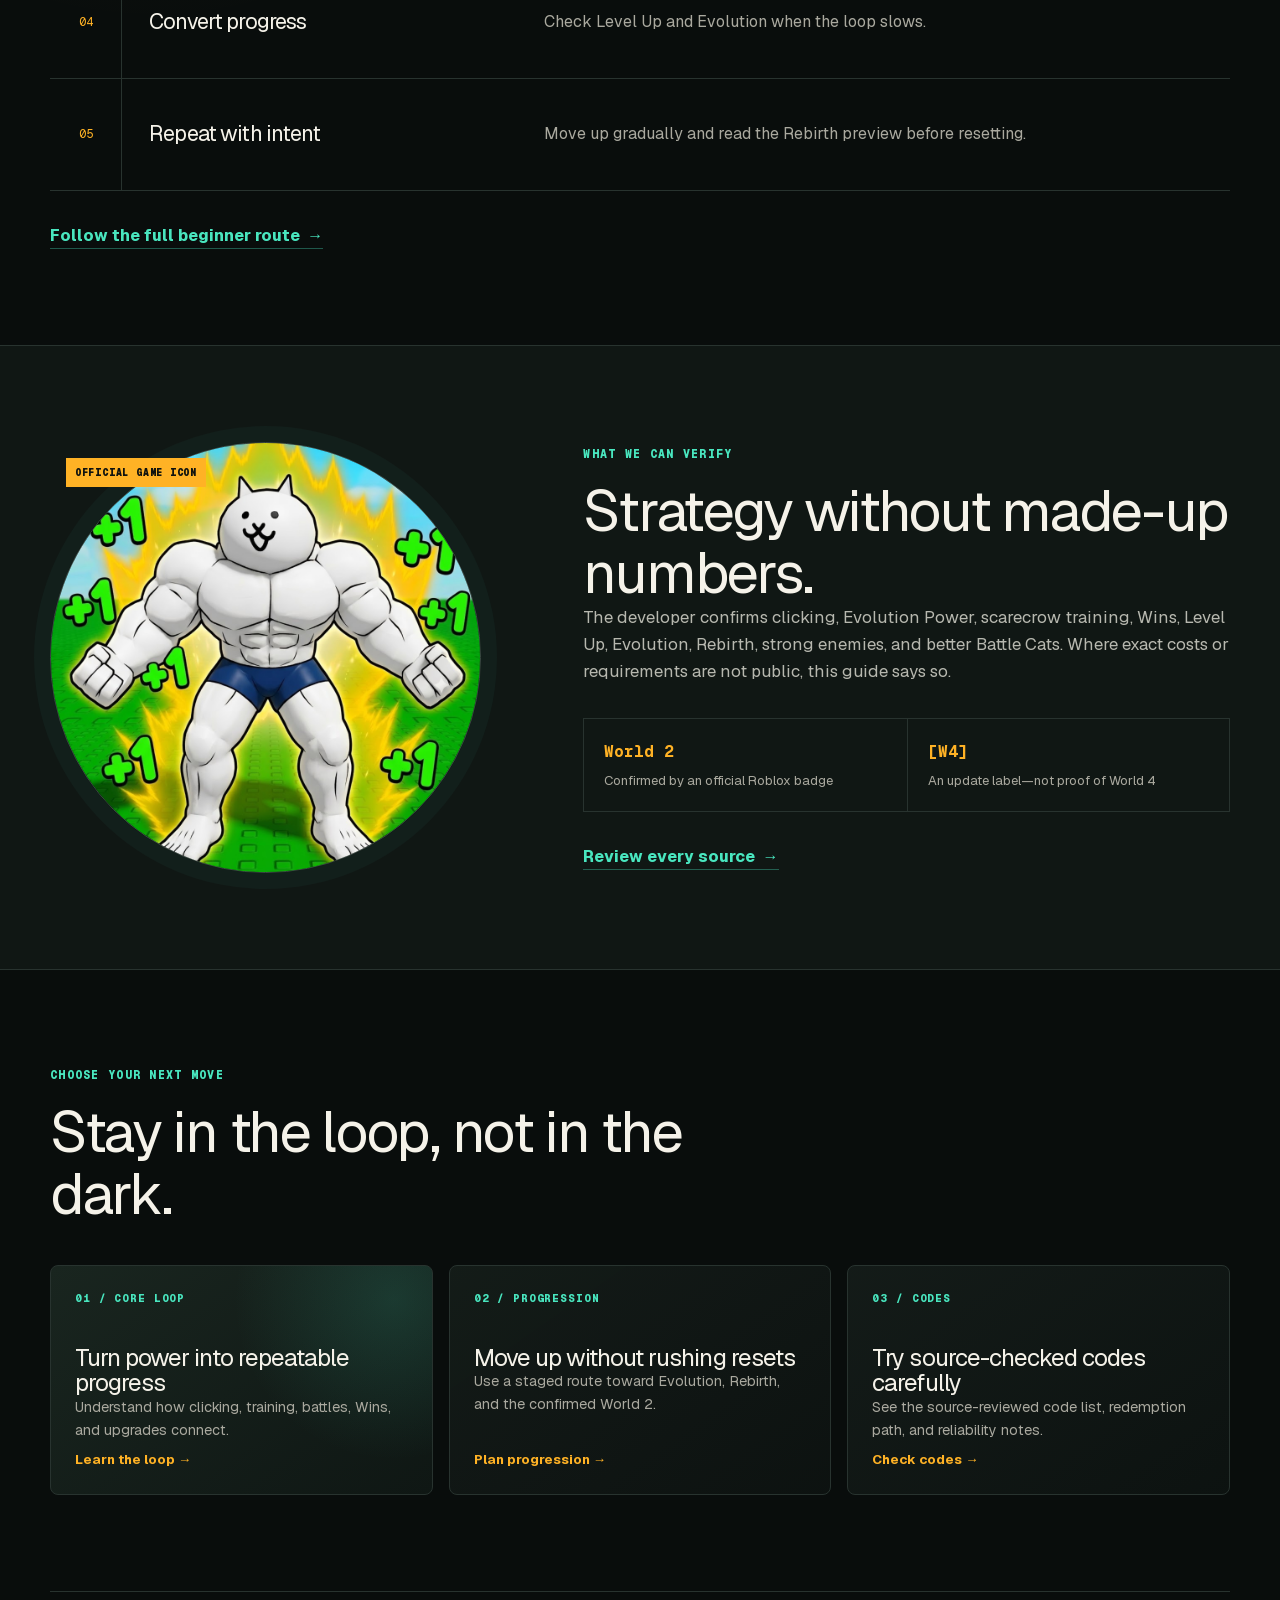
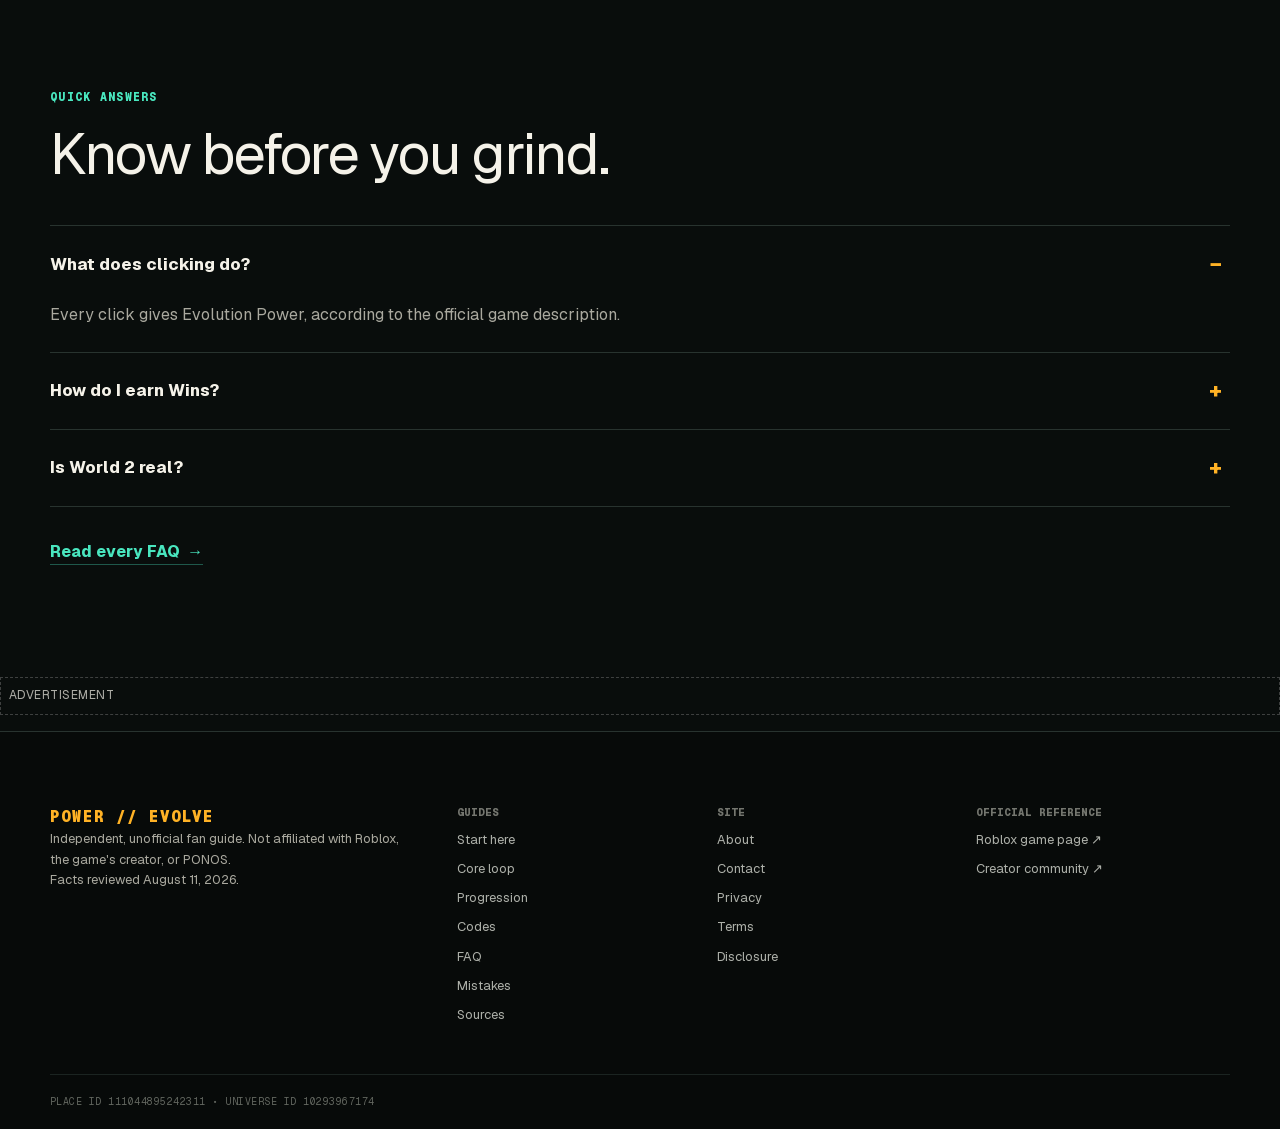
==== commit 610612ae: "Place Adsterra slots after hydration via /adsterra/late.js (fix React #418 wiping injected slots)" ====
--- a/index.html
+++ b/index.html
@@ -1 +1,3 @@
-<!DOCTYPE html><html lang="en"><head><meta charSet="utf-8"/><meta name="viewport" content="width=device-width, initial-scale=1"/><link rel="preload" href="/_next/static/media/797e433ab948586e-s.p.08e28id.o-okb.woff2" as="font" crossorigin="" type="font/woff2"/><link rel="preload" href="/_next/static/media/caa3a2e1cccd8315-s.p.09~u27dqhyhd6.woff2" as="font" crossorigin="" type="font/woff2"/><link rel="preload" as="image" href="/images/battle-cat-landscape.png"/><link rel="stylesheet" href="/_next/static/chunks/0t9qf1xxase9-.css" data-precedence="next"/><link rel="preload" as="script" fetchPriority="low" href="/_next/static/chunks/03xkck38_lpe..js"/><script src="/_next/static/chunks/07mk7.42u8w1s.js" async=""></script><script src="/_next/static/chunks/0.-t9l4~u11m_.js" async=""></script><script src="/_next/static/chunks/0wv_ut0x0s5ee.js" async=""></script><script src="/_next/static/chunks/turbopack-0l.7kyyd7jhz1.js" async=""></script><script src="/_next/static/chunks/0hd._cu5gy6cg.js" async=""></script><script src="/_next/static/chunks/0~bt8~2u--09_.js" async=""></script><script src="/_next/static/chunks/0_~jh2ezi9es-.js" async=""></script><meta name="next-size-adjust" content=""/><title>+1 Battle Cat Power Evolution Beginner Guide</title><meta name="description" content="Start with a clear 5-minute route, then learn the verified power, training, battle, Wins, Evolution, and Rebirth loop."/><meta name="application-name" content="Battle Cat Power Wiki"/><link rel="manifest" href="/manifest.webmanifest"/><link rel="canonical" href="https://plus1battlecatpowerevolution.wiki/"/><meta property="og:title" content="+1 Battle Cat Power Evolution Beginner Guide"/><meta property="og:description" content="Start with a clear 5-minute route, then learn the verified power, training, battle, Wins, Evolution, and Rebirth loop."/><meta property="og:url" content="https://plus1battlecatpowerevolution.wiki/"/><meta property="og:site_name" content="+1 Battle Cat Power Evolution Wiki"/><meta property="og:image" content="https://plus1battlecatpowerevolution.wiki/og.png"/><meta property="og:image:width" content="1731"/><meta property="og:image:height" content="909"/><meta property="og:image:alt" content="+1 Battle Cat Power Evolution beginner guide"/><meta property="og:type" content="website"/><meta name="twitter:card" content="summary_large_image"/><meta name="twitter:title" content="+1 Battle Cat Power Evolution Beginner Guide"/><meta name="twitter:description" content="Start with a clear 5-minute route, then learn the verified power, training, battle, Wins, Evolution, and Rebirth loop."/><meta name="twitter:image" content="https://plus1battlecatpowerevolution.wiki/og.png"/><link rel="shortcut icon" href="/images/battle-cat-icon.png"/><link rel="icon" href="/images/battle-cat-icon.png"/><link rel="apple-touch-icon" href="/icon-192.png"/><script src="/_next/static/chunks/03~yq9q893hmn.js" noModule=""></script></head><body class="geist_a71539c9-module__T19VSG__variable geist_mono_8d43a2aa-module__8Li5zG__variable"><div hidden=""><!--$--><!--/$--></div><a class="skip-link" href="#main-content">Skip to main content</a><header class="site-header"><div class="header-inner"><a class="brand" aria-label="Battle Cat Power Wiki home" href="/"><span class="brand-mark" aria-hidden="true">+1</span><span class="brand-copy"><strong>POWER // EVOLVE</strong><small>independent player guide</small></span></a><nav class="desktop-nav" aria-label="Primary navigation"><div class=""><a href="/beginner-guide/">Start here</a><a href="/gameplay-loop/">Core loop</a><a href="/progression/">Progression</a><a href="/codes/">Codes</a><a href="/faq/">FAQ</a></div></nav><details class="mobile-menu"><summary>Menu</summary><nav aria-label="Mobile navigation"><div class="mobile-links"><a href="/beginner-guide/">Start here</a><a href="/gameplay-loop/">Core loop</a><a href="/progression/">Progression</a><a href="/codes/">Codes</a><a href="/faq/">FAQ</a></div><a href="/mistakes/">Mistakes</a><a href="/sources/">Sources</a></nav></details></div></header><div id="main-content" tabindex="-1"><main><script type="application/ld+json">{"@context":"https://schema.org","@type":"WebSite","name":"+1 Battle Cat Power Evolution Wiki","url":"https://plus1battlecatpowerevolution.wiki/","description":"A verified, beginner-first guide to +1 Battle Cat Power Evolution on Roblox, including the gameplay loop, progression, codes, and common mistakes."}</script><section class="home-hero"><div class="hero-grid"><div class="hero-copy"><p class="eyebrow">Verified player guide <span>/</span> checked <!-- -->August 11, 2026</p><h1>Your first <em>5 minutes,</em> mapped.</h1><p class="hero-lede">Stop guessing. Build Evolution Power, train at the scarecrow, earn Wins, and choose your next upgrade with a clear beginner route.</p><div class="hero-actions"><a class="button button-primary" href="/beginner-guide/">Start the 5-minute guide <span aria-hidden="true">→</span></a><a class="button button-secondary" href="/gameplay-loop/">See the core loop</a></div><p class="quiet-link">Already prepared? <a href="https://www.roblox.com/games/111044895242311/1-Battle-Cat-Power-Evolution" target="_blank" rel="noreferrer">Official Roblox page ↗</a></p></div><div class="hero-visual" aria-label="Official +1 Battle Cat Power Evolution game artwork"><img alt="Official +1 Battle Cat Power Evolution artwork showing Battle Cats facing off" width="768" height="432" decoding="async" data-nimg="1" style="color:transparent" src="/images/battle-cat-landscape.png"/><div class="visual-overlay"><span>BEGINNER ROUTE</span><strong>POWER → TRAIN → WIN</strong></div><div class="energy-orb" aria-hidden="true"></div></div></div></section><section class="route-section" aria-labelledby="route-title"><div class="section-heading split-heading"><div><p class="eyebrow">The opening route</p><h2 id="route-title">Five moves. One useful loop.</h2></div><p>This is a practical guide sequence, not an in-game timer or guaranteed result.</p></div><ol class="route-list"><li><span>01</span><div><h3>Build power</h3><p>Click or tap to gain Evolution Power.</p></div></li><li><span>02</span><div><h3>Train first</h3><p>Use the scarecrow before testing a tougher enemy.</p></div></li><li><span>03</span><div><h3>Take a reliable fight</h3><p>Defeat an enemy you can handle to earn Wins.</p></div></li><li><span>04</span><div><h3>Convert progress</h3><p>Check Level Up and Evolution when the loop slows.</p></div></li><li><span>05</span><div><h3>Repeat with intent</h3><p>Move up gradually and read the Rebirth preview before resetting.</p></div></li></ol><a class="text-link" href="/beginner-guide/">Follow the full beginner route <span aria-hidden="true">→</span></a></section><section class="truth-section" aria-labelledby="truth-title"><div class="truth-image"><img alt="Official +1 Battle Cat Power Evolution game icon" loading="lazy" width="512" height="512" decoding="async" data-nimg="1" style="color:transparent" src="/images/battle-cat-icon.png"/></div><div><p class="eyebrow">What we can verify</p><h2 id="truth-title">Strategy without made-up numbers.</h2><p>The developer confirms clicking, Evolution Power, scarecrow training, Wins, Level Up, Evolution, Rebirth, strong enemies, and better Battle Cats. Where exact costs or requirements are not public, this guide says so.</p><div class="truth-cards"><div><strong>World 2</strong><span>Confirmed by an official Roblox badge</span></div><div><strong>[W4]</strong><span>An update label—not proof of World 4</span></div></div><a class="text-link" href="/sources/">Review every source <span aria-hidden="true">→</span></a></div></section><section class="path-section" aria-labelledby="path-title"><div class="section-heading"><p class="eyebrow">Choose your next move</p><h2 id="path-title">Stay in the loop, not in the dark.</h2></div><div class="card-grid card-grid-3"><a class="link-card featured-card" href="/gameplay-loop/"><span>01 / CORE LOOP</span><h3>Turn power into repeatable progress</h3><p>Understand how clicking, training, battles, Wins, and upgrades connect.</p><strong>Learn the loop →</strong></a><a class="link-card" href="/progression/"><span>02 / PROGRESSION</span><h3>Move up without rushing resets</h3><p>Use a staged route toward Evolution, Rebirth, and the confirmed World 2.</p><strong>Plan progression →</strong></a><a class="link-card" href="/codes/"><span>03 / CODES</span><h3>Try source-checked codes carefully</h3><p>See the source-reviewed code list, redemption path, and reliability notes.</p><strong>Check codes →</strong></a></div></section><section class="faq-section" aria-labelledby="faq-title"><div class="section-heading"><p class="eyebrow">Quick answers</p><h2 id="faq-title">Know before you grind.</h2></div><div class="faq-list"><details open=""><summary>What does clicking do?</summary><p>Every click gives Evolution Power, according to the official game description.</p></details><details><summary>How do I earn Wins?</summary><p>Defeat enemies. The official description directly names Wins as the reward for enemy victories.</p></details><details><summary>Is World 2 real?</summary><p>Yes. Roblox has an enabled badge named Reached world 2! The unlock requirement is not confirmed publicly.</p></details></div><a class="text-link" href="/faq/">Read every FAQ <span aria-hidden="true">→</span></a></section></main><!--$--><!--/$--></div><footer class="site-footer"><div class="footer-grid"><div class="footer-intro"><p class="footer-brand">POWER // EVOLVE</p><p>Independent, unofficial fan guide. Not affiliated with Roblox, the game&#x27;s creator, or PONOS.</p><p class="checked">Facts reviewed <!-- -->August 11, 2026<!-- -->.</p></div><nav aria-label="Guide links"><p class="footer-heading">Guides</p><a href="/beginner-guide/">Start here</a><a href="/gameplay-loop/">Core loop</a><a href="/progression/">Progression</a><a href="/codes/">Codes</a><a href="/faq/">FAQ</a><a href="/mistakes/">Mistakes</a><a href="/sources/">Sources</a></nav><nav aria-label="Site links"><p class="footer-heading">Site</p><a href="/about/">About</a><a href="/contact/">Contact</a><a href="/privacy/">Privacy</a><a href="/terms/">Terms</a><a href="/disclosure/">Disclosure</a></nav><div><p class="footer-heading">Official reference</p><a href="https://www.roblox.com/games/111044895242311/1-Battle-Cat-Power-Evolution" target="_blank" rel="noreferrer">Roblox game page <span aria-hidden="true">↗</span></a><a href="https://www.roblox.com/communities/943021972/1-Battle-cat" target="_blank" rel="noreferrer">Creator community <span aria-hidden="true">↗</span></a></div></div><p class="footer-bottom">Place ID <!-- -->111044895242311<!-- --> <span aria-hidden="true">•</span> Universe ID <!-- -->10293967174</p></footer><script src="/_next/static/chunks/03xkck38_lpe..js" id="_R_" async=""></script><script>(self.__next_f=self.__next_f||[]).push([0])</script><script>self.__next_f.push([1,"1:\"$Sreact.fragment\"\n2:I[77263,[\"/_next/static/chunks/0hd._cu5gy6cg.js\",\"/_next/static/chunks/0~bt8~2u--09_.js\",\"/_next/static/chunks/0_~jh2ezi9es-.js\"],\"\"]\n3:I[3965,[\"/_next/static/chunks/0hd._cu5gy6cg.js\",\"/_next/static/chunks/0~bt8~2u--09_.js\"],\"default\"]\n4:I[34214,[\"/_next/static/chunks/0hd._cu5gy6cg.js\",\"/_next/static/chunks/0~bt8~2u--09_.js\"],\"default\"]\na:I[68066,[\"/_next/static/chunks/0hd._cu5gy6cg.js\",\"/_next/static/chunks/0~bt8~2u--09_.js\"],\"default\",1]\n:HL[\"/_next/static/chunks/0t9qf1xxase9-.css\",\"style\"]\n:HL[\"/_next/static/media/797e433ab948586e-s.p.08e28id.o-okb.woff2\",\"font\",{\"crossOrigin\":\"\",\"type\":\"font/woff2\"}]\n:HL[\"/_next/static/media/caa3a2e1cccd8315-s.p.09~u27dqhyhd6.woff2\",\"font\",{\"crossOrigin\":\"\",\"type\":\"font/woff2\"}]\n"])</script><script>self.__next_f.push([1,"0:{\"P\":null,\"c\":[\"\",\"\"],\"q\":\"\",\"i\":false,\"f\":[[[\"\",{\"children\":[\"__PAGE__\",{}]},\"$undefined\",\"$undefined\",16],[[\"$\",\"$1\",\"c\",{\"children\":[[[\"$\",\"link\",\"0\",{\"rel\":\"stylesheet\",\"href\":\"/_next/static/chunks/0t9qf1xxase9-.css\",\"precedence\":\"next\",\"crossOrigin\":\"$undefined\",\"nonce\":\"$undefined\"}],[\"$\",\"script\",\"script-0\",{\"src\":\"/_next/static/chunks/0hd._cu5gy6cg.js\",\"async\":true,\"nonce\":\"$undefined\"}],[\"$\",\"script\",\"script-1\",{\"src\":\"/_next/static/chunks/0~bt8~2u--09_.js\",\"async\":true,\"nonce\":\"$undefined\"}]],[\"$\",\"html\",null,{\"lang\":\"en\",\"children\":[\"$\",\"body\",null,{\"className\":\"geist_a71539c9-module__T19VSG__variable geist_mono_8d43a2aa-module__8Li5zG__variable\",\"children\":[[\"$\",\"a\",null,{\"className\":\"skip-link\",\"href\":\"#main-content\",\"children\":\"Skip to main content\"}],[\"$\",\"header\",null,{\"className\":\"site-header\",\"children\":[\"$\",\"div\",null,{\"className\":\"header-inner\",\"children\":[[\"$\",\"$L2\",null,{\"className\":\"brand\",\"href\":\"/\",\"aria-label\":\"Battle Cat Power Wiki home\",\"children\":[[\"$\",\"span\",null,{\"className\":\"brand-mark\",\"aria-hidden\":\"true\",\"children\":\"+1\"}],[\"$\",\"span\",null,{\"className\":\"brand-copy\",\"children\":[[\"$\",\"strong\",null,{\"children\":\"POWER // EVOLVE\"}],[\"$\",\"small\",null,{\"children\":\"independent player guide\"}]]}]]}],[\"$\",\"nav\",null,{\"className\":\"desktop-nav\",\"aria-label\":\"Primary navigation\",\"children\":[\"$\",\"div\",null,{\"className\":\"\",\"children\":[[\"$\",\"$L2\",\"/beginner-guide\",{\"href\":\"/beginner-guide\",\"children\":\"Start here\"}],[\"$\",\"$L2\",\"/gameplay-loop\",{\"href\":\"/gameplay-loop\",\"children\":\"Core loop\"}],[\"$\",\"$L2\",\"/progression\",{\"href\":\"/progression\",\"children\":\"Progression\"}],[\"$\",\"$L2\",\"/codes\",{\"href\":\"/codes\",\"children\":\"Codes\"}],[\"$\",\"$L2\",\"/faq\",{\"href\":\"/faq\",\"children\":\"FAQ\"}]]}]}],[\"$\",\"details\",null,{\"className\":\"mobile-menu\",\"children\":[[\"$\",\"summary\",null,{\"children\":\"Menu\"}],[\"$\",\"nav\",null,{\"aria-label\":\"Mobile navigation\",\"children\":[[\"$\",\"div\",null,{\"className\":\"mobile-links\",\"children\":[[\"$\",\"$L2\",\"/beginner-guide\",{\"href\":\"/beginner-guide\",\"children\":\"Start here\"}],[\"$\",\"$L2\",\"/gameplay-loop\",{\"href\":\"/gameplay-loop\",\"children\":\"Core loop\"}],[\"$\",\"$L2\",\"/progression\",{\"href\":\"/progression\",\"children\":\"Progression\"}],[\"$\",\"$L2\",\"/codes\",{\"href\":\"/codes\",\"children\":\"Codes\"}],[\"$\",\"$L2\",\"/faq\",{\"href\":\"/faq\",\"children\":\"FAQ\"}]]}],[\"$\",\"$L2\",null,{\"href\":\"/mistakes\",\"children\":\"Mistakes\"}],[\"$\",\"$L2\",null,{\"href\":\"/sources\",\"children\":\"Sources\"}]]}]]}]]}]}],[\"$\",\"div\",null,{\"id\":\"main-content\",\"tabIndex\":-1,\"children\":[\"$\",\"$L3\",null,{\"parallelRouterKey\":\"children\",\"error\":\"$undefined\",\"errorStyles\":\"$undefined\",\"errorScripts\":\"$undefined\",\"template\":[\"$\",\"$L4\",null,{}],\"templateStyles\":\"$undefined\",\"templateScripts\":\"$undefined\",\"notFound\":[[\"$\",\"main\",null,{\"className\":\"not-found\",\"children\":[\"$\",\"div\",null,{\"className\":\"not-found-inner\",\"children\":[[\"$\",\"p\",null,{\"className\":\"not-found-code\",\"children\":\"404\"}],[\"$\",\"h1\",null,{\"children\":\"This route lost the loop.\"}],[\"$\",\"p\",null,{\"children\":\"The page may have moved. Rejoin the verified beginner route and keep progressing.\"}],[\"$\",\"$L2\",null,{\"className\":\"button button-primary\",\"href\":\"/beginner-guide\",\"children\":\"Open the beginner guide →\"}]]}]}],[]],\"forbidden\":\"$undefined\",\"unauthorized\":\"$undefined\"}]}],[\"$\",\"footer\",null,{\"className\":\"site-footer\",\"children\":[[\"$\",\"div\",null,{\"className\":\"footer-grid\",\"children\":[[\"$\",\"div\",null,{\"className\":\"footer-intro\",\"children\":[[\"$\",\"p\",null,{\"className\":\"footer-brand\",\"children\":\"POWER // EVOLVE\"}],[\"$\",\"p\",null,{\"children\":\"Independent, unofficial fan guide. Not affiliated with Roblox, the game's creator, or PONOS.\"}],[\"$\",\"p\",null,{\"className\":\"checked\",\"children\":[\"Facts reviewed \",\"August 11, 2026\",\".\"]}]]}],[\"$\",\"nav\",null,{\"aria-label\":\"Guide links\",\"children\":[[\"$\",\"p\",null,{\"className\":\"footer-heading\",\"children\":\"Guides\"}],[[\"$\",\"$L2\",\"/beginner-guide\",{\"href\":\"/beginner-guide\",\"children\":\"Start here\"}],[\"$\",\"$L2\",\"/gameplay-loop\",{\"href\":\"/gameplay-loop\",\"children\":\"Core loop\"}],[\"$\",\"$L2\",\"/progression\",{\"href\":\"/progression\",\"children\":\"Progression\"}],[\"$\",\"$L2\",\"/codes\",{\"href\":\"/codes\",\"children\":\"Codes\"}],[\"$\",\"$L2\",\"/faq\",{\"href\":\"/faq\",\"children\":\"FAQ\"}],[\"$\",\"$L2\",\"/mistakes\",{\"href\":\"/mistakes\",\"children\":\"Mistakes\"}],[\"$\",\"$L2\",\"/sources\",{\"href\":\"/sources\",\"children\":\"Sources\"}]]]}],[\"$\",\"nav\",null,{\"aria-label\":\"Site links\",\"children\":[[\"$\",\"p\",null,{\"className\":\"footer-heading\",\"children\":\"Site\"}],[[\"$\",\"$L2\",\"/about\",{\"href\":\"/about\",\"children\":\"About\"}],[\"$\",\"$L2\",\"/contact\",{\"href\":\"/contact\",\"children\":\"Contact\"}],[\"$\",\"$L2\",\"/privacy\",{\"href\":\"/privacy\",\"children\":\"Privacy\"}],[\"$\",\"$L2\",\"/terms\",{\"href\":\"/terms\",\"children\":\"Terms\"}],[\"$\",\"$L2\",\"/disclosure\",{\"href\":\"/disclosure\",\"children\":\"Disclosure\"}]]]}],[\"$\",\"div\",null,{\"children\":[[\"$\",\"p\",null,{\"className\":\"footer-heading\",\"children\":\"Official reference\"}],[\"$\",\"a\",null,{\"href\":\"https://www.roblox.com/games/111044895242311/1-Battle-Cat-Power-Evolution\",\"target\":\"_blank\",\"rel\":\"noreferrer\",\"children\":[\"Roblox game page \",\"$L5\"]}],\"$L6\"]}]]}],\"$L7\"]}]]}]}]]}],{\"children\":[\"$L8\",{},null,false,null]},null,false,null],\"$L9\",false]],\"m\":\"$undefined\",\"G\":[\"$a\",[\"$Lb\"]],\"S\":true,\"h\":null,\"s\":\"$undefined\",\"l\":\"$undefined\",\"p\":\"$undefined\",\"d\":\"$undefined\",\"b\":\"l3Jk9w14Cx00iwnd-M60k\"}\n"])</script><script>self.__next_f.push([1,"c:I[41794,[\"/_next/static/chunks/0hd._cu5gy6cg.js\",\"/_next/static/chunks/0~bt8~2u--09_.js\",\"/_next/static/chunks/0_~jh2ezi9es-.js\"],\"Image\"]\n15:I[53125,[\"/_next/static/chunks/0hd._cu5gy6cg.js\",\"/_next/static/chunks/0~bt8~2u--09_.js\"],\"ViewportBoundary\"]\n17:I[53125,[\"/_next/static/chunks/0hd._cu5gy6cg.js\",\"/_next/static/chunks/0~bt8~2u--09_.js\"],\"MetadataBoundary\"]\n18:\"$Sreact.suspense\"\n5:[\"$\",\"span\",null,{\"aria-hidden\":\"true\",\"children\":\"↗\"}]\n6:[\"$\",\"a\",null,{\"href\":\"https://www.roblox.com/communities/943021972/1-Battle-cat\",\"target\":\"_blank\",\"rel\":\"noreferrer\",\"children\":[\"Creator community \",[\"$\",\"span\",null,{\"aria-hidden\":\"true\",\"children\":\"↗\"}]]}]\n7:[\"$\",\"p\",null,{\"className\":\"footer-bottom\",\"children\":[\"Place ID \",\"111044895242311\",\" \",[\"$\",\"span\",null,{\"aria-hidden\":\"true\",\"children\":\"•\"}],\" Universe ID \",\"10293967174\"]}]\n"])</script><script>self.__next_f.push([1,"8:[\"$\",\"$1\",\"c\",{\"children\":[[\"$\",\"main\",null,{\"children\":[[\"$\",\"script\",null,{\"type\":\"application/ld+json\",\"dangerouslySetInnerHTML\":{\"__html\":\"{\\\"@context\\\":\\\"https://schema.org\\\",\\\"@type\\\":\\\"WebSite\\\",\\\"name\\\":\\\"+1 Battle Cat Power Evolution Wiki\\\",\\\"url\\\":\\\"https://plus1battlecatpowerevolution.wiki/\\\",\\\"description\\\":\\\"A verified, beginner-first guide to +1 Battle Cat Power Evolution on Roblox, including the gameplay loop, progression, codes, and common mistakes.\\\"}\"}}],[\"$\",\"section\",null,{\"className\":\"home-hero\",\"children\":[\"$\",\"div\",null,{\"className\":\"hero-grid\",\"children\":[[\"$\",\"div\",null,{\"className\":\"hero-copy\",\"children\":[[\"$\",\"p\",null,{\"className\":\"eyebrow\",\"children\":[\"Verified player guide \",[\"$\",\"span\",null,{\"children\":\"/\"}],\" checked \",\"August 11, 2026\"]}],[\"$\",\"h1\",null,{\"children\":[\"Your first \",[\"$\",\"em\",null,{\"children\":\"5 minutes,\"}],\" mapped.\"]}],[\"$\",\"p\",null,{\"className\":\"hero-lede\",\"children\":\"Stop guessing. Build Evolution Power, train at the scarecrow, earn Wins, and choose your next upgrade with a clear beginner route.\"}],[\"$\",\"div\",null,{\"className\":\"hero-actions\",\"children\":[[\"$\",\"$L2\",null,{\"className\":\"button button-primary\",\"href\":\"/beginner-guide\",\"children\":[\"Start the 5-minute guide \",[\"$\",\"span\",null,{\"aria-hidden\":\"true\",\"children\":\"→\"}]]}],[\"$\",\"$L2\",null,{\"className\":\"button button-secondary\",\"href\":\"/gameplay-loop\",\"children\":\"See the core loop\"}]]}],[\"$\",\"p\",null,{\"className\":\"quiet-link\",\"children\":[\"Already prepared? \",[\"$\",\"a\",null,{\"href\":\"https://www.roblox.com/games/111044895242311/1-Battle-Cat-Power-Evolution\",\"target\":\"_blank\",\"rel\":\"noreferrer\",\"children\":\"Official Roblox page ↗\"}]]}]]}],[\"$\",\"div\",null,{\"className\":\"hero-visual\",\"aria-label\":\"Official +1 Battle Cat Power Evolution game artwork\",\"children\":[[\"$\",\"$Lc\",null,{\"src\":\"/images/battle-cat-landscape.png\",\"alt\":\"Official +1 Battle Cat Power Evolution artwork showing Battle Cats facing off\",\"width\":\"768\",\"height\":\"432\",\"sizes\":\"(max-width: 900px) 94vw, 46vw\",\"priority\":true}],[\"$\",\"div\",null,{\"className\":\"visual-overlay\",\"children\":[[\"$\",\"span\",null,{\"children\":\"BEGINNER ROUTE\"}],[\"$\",\"strong\",null,{\"children\":\"POWER → TRAIN → WIN\"}]]}],[\"$\",\"div\",null,{\"className\":\"energy-orb\",\"aria-hidden\":\"true\"}]]}]]}]}],[\"$\",\"section\",null,{\"className\":\"route-section\",\"aria-labelledby\":\"route-title\",\"children\":[[\"$\",\"div\",null,{\"className\":\"section-heading split-heading\",\"children\":[[\"$\",\"div\",null,{\"children\":[[\"$\",\"p\",null,{\"className\":\"eyebrow\",\"children\":\"The opening route\"}],[\"$\",\"h2\",null,{\"id\":\"route-title\",\"children\":\"Five moves. One useful loop.\"}]]}],[\"$\",\"p\",null,{\"children\":\"This is a practical guide sequence, not an in-game timer or guaranteed result.\"}]]}],[\"$\",\"ol\",null,{\"className\":\"route-list\",\"children\":[[\"$\",\"li\",\"01\",{\"children\":[[\"$\",\"span\",null,{\"children\":\"01\"}],[\"$\",\"div\",null,{\"children\":[[\"$\",\"h3\",null,{\"children\":\"Build power\"}],[\"$\",\"p\",null,{\"children\":\"Click or tap to gain Evolution Power.\"}]]}]]}],[\"$\",\"li\",\"02\",{\"children\":[[\"$\",\"span\",null,{\"children\":\"02\"}],[\"$\",\"div\",null,{\"children\":[[\"$\",\"h3\",null,{\"children\":\"Train first\"}],[\"$\",\"p\",null,{\"children\":\"Use the scarecrow before testing a tougher enemy.\"}]]}]]}],[\"$\",\"li\",\"03\",{\"children\":[[\"$\",\"span\",null,{\"children\":\"03\"}],[\"$\",\"div\",null,{\"children\":[[\"$\",\"h3\",null,{\"children\":\"Take a reliable fight\"}],[\"$\",\"p\",null,{\"children\":\"Defeat an enemy you can handle to earn Wins.\"}]]}]]}],[\"$\",\"li\",\"04\",{\"children\":[[\"$\",\"span\",null,{\"children\":\"04\"}],[\"$\",\"div\",null,{\"children\":[[\"$\",\"h3\",null,{\"children\":\"Convert progress\"}],[\"$\",\"p\",null,{\"children\":\"Check Level Up and Evolution when the loop slows.\"}]]}]]}],[\"$\",\"li\",\"05\",{\"children\":[[\"$\",\"span\",null,{\"children\":\"05\"}],[\"$\",\"div\",null,{\"children\":[[\"$\",\"h3\",null,{\"children\":\"Repeat with intent\"}],[\"$\",\"p\",null,{\"children\":\"Move up gradually and read the Rebirth preview before resetting.\"}]]}]]}]]}],[\"$\",\"$L2\",null,{\"className\":\"text-link\",\"href\":\"/beginner-guide\",\"children\":[\"Follow the full beginner route \",[\"$\",\"span\",null,{\"aria-hidden\":\"true\",\"children\":\"→\"}]]}]]}],[\"$\",\"section\",null,{\"className\":\"truth-section\",\"aria-labelledby\":\"truth-title\",\"children\":[[\"$\",\"div\",null,{\"className\":\"truth-image\",\"children\":[\"$\",\"$Lc\",null,{\"src\":\"/images/battle-cat-icon.png\",\"alt\":\"Official +1 Battle Cat Power Evolution game icon\",\"width\":\"512\",\"height\":\"512\",\"sizes\":\"(max-width: 660px) 70vw, (max-width: 900px) 38vw, 480px\"}]}],[\"$\",\"div\",null,{\"children\":[[\"$\",\"p\",null,{\"className\":\"eyebrow\",\"children\":\"What we can verify\"}],\"$Ld\",\"$Le\",\"$Lf\",\"$L10\"]}]]}],\"$L11\",\"$L12\"]}],[\"$L13\"],\"$L14\"]}]\n"])</script><script>self.__next_f.push([1,"9:[\"$\",\"$1\",\"h\",{\"children\":[null,[\"$\",\"$L15\",null,{\"children\":\"$L16\"}],[\"$\",\"div\",null,{\"hidden\":true,\"children\":[\"$\",\"$L17\",null,{\"children\":[\"$\",\"$18\",null,{\"name\":\"Next.Metadata\",\"children\":\"$L19\"}]}]}],[\"$\",\"meta\",null,{\"name\":\"next-size-adjust\",\"content\":\"\"}]]}]\nb:[\"$\",\"link\",\"0\",{\"rel\":\"stylesheet\",\"href\":\"/_next/static/chunks/0t9qf1xxase9-.css\",\"precedence\":\"next\",\"crossOrigin\":\"$undefined\",\"nonce\":\"$undefined\"}]\n"])</script><script>self.__next_f.push([1,"1a:I[53125,[\"/_next/static/chunks/0hd._cu5gy6cg.js\",\"/_next/static/chunks/0~bt8~2u--09_.js\"],\"OutletBoundary\"]\nd:[\"$\",\"h2\",null,{\"id\":\"truth-title\",\"children\":\"Strategy without made-up numbers.\"}]\ne:[\"$\",\"p\",null,{\"children\":\"The developer confirms clicking, Evolution Power, scarecrow training, Wins, Level Up, Evolution, Rebirth, strong enemies, and better Battle Cats. Where exact costs or requirements are not public, this guide says so.\"}]\nf:[\"$\",\"div\",null,{\"className\":\"truth-cards\",\"children\":[[\"$\",\"div\",null,{\"children\":[[\"$\",\"strong\",null,{\"children\":\"World 2\"}],[\"$\",\"span\",null,{\"children\":\"Confirmed by an official Roblox badge\"}]]}],[\"$\",\"div\",null,{\"children\":[[\"$\",\"strong\",null,{\"children\":\"[W4]\"}],[\"$\",\"span\",null,{\"children\":\"An update label—not proof of World 4\"}]]}]]}]\n10:[\"$\",\"$L2\",null,{\"className\":\"text-link\",\"href\":\"/sources\",\"children\":[\"Review every source \",[\"$\",\"span\",null,{\"aria-hidden\":\"true\",\"children\":\"→\"}]]}]\n"])</script><script>self.__next_f.push([1,"11:[\"$\",\"section\",null,{\"className\":\"path-section\",\"aria-labelledby\":\"path-title\",\"children\":[[\"$\",\"div\",null,{\"className\":\"section-heading\",\"children\":[[\"$\",\"p\",null,{\"className\":\"eyebrow\",\"children\":\"Choose your next move\"}],[\"$\",\"h2\",null,{\"id\":\"path-title\",\"children\":\"Stay in the loop, not in the dark.\"}]]}],[\"$\",\"div\",null,{\"className\":\"card-grid card-grid-3\",\"children\":[[\"$\",\"$L2\",null,{\"className\":\"link-card featured-card\",\"href\":\"/gameplay-loop\",\"children\":[[\"$\",\"span\",null,{\"children\":\"01 / CORE LOOP\"}],[\"$\",\"h3\",null,{\"children\":\"Turn power into repeatable progress\"}],[\"$\",\"p\",null,{\"children\":\"Understand how clicking, training, battles, Wins, and upgrades connect.\"}],[\"$\",\"strong\",null,{\"children\":\"Learn the loop →\"}]]}],[\"$\",\"$L2\",null,{\"className\":\"link-card\",\"href\":\"/progression\",\"children\":[[\"$\",\"span\",null,{\"children\":\"02 / PROGRESSION\"}],[\"$\",\"h3\",null,{\"children\":\"Move up without rushing resets\"}],[\"$\",\"p\",null,{\"children\":\"Use a staged route toward Evolution, Rebirth, and the confirmed World 2.\"}],[\"$\",\"strong\",null,{\"children\":\"Plan progression →\"}]]}],[\"$\",\"$L2\",null,{\"className\":\"link-card\",\"href\":\"/codes\",\"children\":[[\"$\",\"span\",null,{\"children\":\"03 / CODES\"}],[\"$\",\"h3\",null,{\"children\":\"Try source-checked codes carefully\"}],[\"$\",\"p\",null,{\"children\":\"See the source-reviewed code list, redemption path, and reliability notes.\"}],[\"$\",\"strong\",null,{\"children\":\"Check codes →\"}]]}]]}]]}]\n"])</script><script>self.__next_f.push([1,"12:[\"$\",\"section\",null,{\"className\":\"faq-section\",\"aria-labelledby\":\"faq-title\",\"children\":[[\"$\",\"div\",null,{\"className\":\"section-heading\",\"children\":[[\"$\",\"p\",null,{\"className\":\"eyebrow\",\"children\":\"Quick answers\"}],[\"$\",\"h2\",null,{\"id\":\"faq-title\",\"children\":\"Know before you grind.\"}]]}],[\"$\",\"div\",null,{\"className\":\"faq-list\",\"children\":[[\"$\",\"details\",\"What does clicking do?\",{\"open\":true,\"children\":[[\"$\",\"summary\",null,{\"children\":\"What does clicking do?\"}],[\"$\",\"p\",null,{\"children\":\"Every click gives Evolution Power, according to the official game description.\"}]]}],[\"$\",\"details\",\"How do I earn Wins?\",{\"open\":false,\"children\":[[\"$\",\"summary\",null,{\"children\":\"How do I earn Wins?\"}],[\"$\",\"p\",null,{\"children\":\"Defeat enemies. The official description directly names Wins as the reward for enemy victories.\"}]]}],[\"$\",\"details\",\"Is World 2 real?\",{\"open\":false,\"children\":[[\"$\",\"summary\",null,{\"children\":\"Is World 2 real?\"}],[\"$\",\"p\",null,{\"children\":\"Yes. Roblox has an enabled badge named Reached world 2! The unlock requirement is not confirmed publicly.\"}]]}]]}],[\"$\",\"$L2\",null,{\"className\":\"text-link\",\"href\":\"/faq\",\"children\":[\"Read every FAQ \",[\"$\",\"span\",null,{\"aria-hidden\":\"true\",\"children\":\"→\"}]]}]]}]\n13:[\"$\",\"script\",\"script-0\",{\"src\":\"/_next/static/chunks/0_~jh2ezi9es-.js\",\"async\":true,\"nonce\":\"$undefined\"}]\n14:[\"$\",\"$L1a\",null,{\"children\":[\"$\",\"$18\",null,{\"name\":\"Next.MetadataOutlet\",\"children\":\"$@1b\"}]}]\n"])</script><script>self.__next_f.push([1,"16:[[\"$\",\"meta\",\"0\",{\"charSet\":\"utf-8\"}],[\"$\",\"meta\",\"1\",{\"name\":\"viewport\",\"content\":\"width=device-width, initial-scale=1\"}]]\n"])</script><script>self.__next_f.push([1,"1c:I[19407,[\"/_next/static/chunks/0hd._cu5gy6cg.js\",\"/_next/static/chunks/0~bt8~2u--09_.js\"],\"IconMark\"]\n"])</script><script>self.__next_f.push([1,"19:[[\"$\",\"title\",\"0\",{\"children\":\"+1 Battle Cat Power Evolution Beginner Guide\"}],[\"$\",\"meta\",\"1\",{\"name\":\"description\",\"content\":\"Start with a clear 5-minute route, then learn the verified power, training, battle, Wins, Evolution, and Rebirth loop.\"}],[\"$\",\"meta\",\"2\",{\"name\":\"application-name\",\"content\":\"Battle Cat Power Wiki\"}],[\"$\",\"link\",\"3\",{\"rel\":\"manifest\",\"href\":\"/manifest.webmanifest\",\"crossOrigin\":\"$undefined\"}],[\"$\",\"link\",\"4\",{\"rel\":\"canonical\",\"href\":\"https://plus1battlecatpowerevolution.wiki/\"}],[\"$\",\"meta\",\"5\",{\"property\":\"og:title\",\"content\":\"+1 Battle Cat Power Evolution Beginner Guide\"}],[\"$\",\"meta\",\"6\",{\"property\":\"og:description\",\"content\":\"Start with a clear 5-minute route, then learn the verified power, training, battle, Wins, Evolution, and Rebirth loop.\"}],[\"$\",\"meta\",\"7\",{\"property\":\"og:url\",\"content\":\"https://plus1battlecatpowerevolution.wiki/\"}],[\"$\",\"meta\",\"8\",{\"property\":\"og:site_name\",\"content\":\"+1 Battle Cat Power Evolution Wiki\"}],[\"$\",\"meta\",\"9\",{\"property\":\"og:image\",\"content\":\"https://plus1battlecatpowerevolution.wiki/og.png\"}],[\"$\",\"meta\",\"10\",{\"property\":\"og:image:width\",\"content\":\"1731\"}],[\"$\",\"meta\",\"11\",{\"property\":\"og:image:height\",\"content\":\"909\"}],[\"$\",\"meta\",\"12\",{\"property\":\"og:image:alt\",\"content\":\"+1 Battle Cat Power Evolution beginner guide\"}],[\"$\",\"meta\",\"13\",{\"property\":\"og:type\",\"content\":\"website\"}],[\"$\",\"meta\",\"14\",{\"name\":\"twitter:card\",\"content\":\"summary_large_image\"}],[\"$\",\"meta\",\"15\",{\"name\":\"twitter:title\",\"content\":\"+1 Battle Cat Power Evolution Beginner Guide\"}],[\"$\",\"meta\",\"16\",{\"name\":\"twitter:description\",\"content\":\"Start with a clear 5-minute route, then learn the verified power, training, battle, Wins, Evolution, and Rebirth loop.\"}],[\"$\",\"meta\",\"17\",{\"name\":\"twitter:image\",\"content\":\"https://plus1battlecatpowerevolution.wiki/og.png\"}],[\"$\",\"link\",\"18\",{\"rel\":\"shortcut icon\",\"href\":\"/images/battle-cat-icon.png\"}],[\"$\",\"link\",\"19\",{\"rel\":\"icon\",\"href\":\"/images/battle-cat-icon.png\"}],[\"$\",\"link\",\"20\",{\"rel\":\"apple-touch-icon\",\"href\":\"/icon-192.png\"}],[\"$\",\"$L1c\",\"21\",{}]]\n"])</script><script>self.__next_f.push([1,"1b:null\n"])</script></body></html>+<!DOCTYPE html><html lang="en"><head><meta charSet="utf-8"/><meta name="viewport" content="width=device-width, initial-scale=1"/><link rel="preload" href="/_next/static/media/797e433ab948586e-s.p.08e28id.o-okb.woff2" as="font" crossorigin="" type="font/woff2"/><link rel="preload" href="/_next/static/media/caa3a2e1cccd8315-s.p.09~u27dqhyhd6.woff2" as="font" crossorigin="" type="font/woff2"/><link rel="preload" as="image" href="/images/battle-cat-landscape.png"/><link rel="stylesheet" href="/_next/static/chunks/0t9qf1xxase9-.css" data-precedence="next"/><link rel="preload" as="script" fetchPriority="low" href="/_next/static/chunks/03xkck38_lpe..js"/><script src="/_next/static/chunks/07mk7.42u8w1s.js" async=""></script><script src="/_next/static/chunks/0.-t9l4~u11m_.js" async=""></script><script src="/_next/static/chunks/0wv_ut0x0s5ee.js" async=""></script><script src="/_next/static/chunks/turbopack-0l.7kyyd7jhz1.js" async=""></script><script src="/_next/static/chunks/0hd._cu5gy6cg.js" async=""></script><script src="/_next/static/chunks/0~bt8~2u--09_.js" async=""></script><script src="/_next/static/chunks/0_~jh2ezi9es-.js" async=""></script><meta name="next-size-adjust" content=""/><title>+1 Battle Cat Power Evolution Beginner Guide</title><meta name="description" content="Start with a clear 5-minute route, then learn the verified power, training, battle, Wins, Evolution, and Rebirth loop."/><meta name="application-name" content="Battle Cat Power Wiki"/><link rel="manifest" href="/manifest.webmanifest"/><link rel="canonical" href="https://plus1battlecatpowerevolution.wiki/"/><meta property="og:title" content="+1 Battle Cat Power Evolution Beginner Guide"/><meta property="og:description" content="Start with a clear 5-minute route, then learn the verified power, training, battle, Wins, Evolution, and Rebirth loop."/><meta property="og:url" content="https://plus1battlecatpowerevolution.wiki/"/><meta property="og:site_name" content="+1 Battle Cat Power Evolution Wiki"/><meta property="og:image" content="https://plus1battlecatpowerevolution.wiki/og.png"/><meta property="og:image:width" content="1731"/><meta property="og:image:height" content="909"/><meta property="og:image:alt" content="+1 Battle Cat Power Evolution beginner guide"/><meta property="og:type" content="website"/><meta name="twitter:card" content="summary_large_image"/><meta name="twitter:title" content="+1 Battle Cat Power Evolution Beginner Guide"/><meta name="twitter:description" content="Start with a clear 5-minute route, then learn the verified power, training, battle, Wins, Evolution, and Rebirth loop."/><meta name="twitter:image" content="https://plus1battlecatpowerevolution.wiki/og.png"/><link rel="shortcut icon" href="/images/battle-cat-icon.png"/><link rel="icon" href="/images/battle-cat-icon.png"/><link rel="apple-touch-icon" href="/icon-192.png"/><script src="/_next/static/chunks/03~yq9q893hmn.js" noModule=""></script><style id="adsterra-placement-css">.ad-placement{margin:1rem 0;padding:.5rem;border:1px dashed rgba(127,127,127,.45)}.ad-label{display:block;font-size:.75rem;letter-spacing:.04em;text-transform:uppercase;opacity:.7}</style>
+</head><body class="geist_a71539c9-module__T19VSG__variable geist_mono_8d43a2aa-module__8Li5zG__variable"><div hidden=""><!--$--><!--/$--></div><a class="skip-link" href="#main-content">Skip to main content</a><header class="site-header"><div class="header-inner"><a class="brand" aria-label="Battle Cat Power Wiki home" href="/"><span class="brand-mark" aria-hidden="true">+1</span><span class="brand-copy"><strong>POWER // EVOLVE</strong><small>independent player guide</small></span></a><nav class="desktop-nav" aria-label="Primary navigation"><div class=""><a href="/beginner-guide/">Start here</a><a href="/gameplay-loop/">Core loop</a><a href="/progression/">Progression</a><a href="/codes/">Codes</a><a href="/faq/">FAQ</a></div></nav><details class="mobile-menu"><summary>Menu</summary><nav aria-label="Mobile navigation"><div class="mobile-links"><a href="/beginner-guide/">Start here</a><a href="/gameplay-loop/">Core loop</a><a href="/progression/">Progression</a><a href="/codes/">Codes</a><a href="/faq/">FAQ</a></div><a href="/mistakes/">Mistakes</a><a href="/sources/">Sources</a></nav></details></div></header><div id="main-content" tabindex="-1"><main><script type="application/ld+json">{"@context":"https://schema.org","@type":"WebSite","name":"+1 Battle Cat Power Evolution Wiki","url":"https://plus1battlecatpowerevolution.wiki/","description":"A verified, beginner-first guide to +1 Battle Cat Power Evolution on Roblox, including the gameplay loop, progression, codes, and common mistakes."}</script><section class="home-hero"><div class="hero-grid"><div class="hero-copy"><p class="eyebrow">Verified player guide <span>/</span> checked <!-- -->August 11, 2026</p><h1>Your first <em>5 minutes,</em> mapped.</h1><p class="hero-lede">Stop guessing. Build Evolution Power, train at the scarecrow, earn Wins, and choose your next upgrade with a clear beginner route.</p><div class="hero-actions"><a class="button button-primary" href="/beginner-guide/">Start the 5-minute guide <span aria-hidden="true">→</span></a><a class="button button-secondary" href="/gameplay-loop/">See the core loop</a></div><p class="quiet-link">Already prepared? <a href="https://www.roblox.com/games/111044895242311/1-Battle-Cat-Power-Evolution" target="_blank" rel="noreferrer">Official Roblox page ↗</a></p></div><div class="hero-visual" aria-label="Official +1 Battle Cat Power Evolution game artwork"><img alt="Official +1 Battle Cat Power Evolution artwork showing Battle Cats facing off" width="768" height="432" decoding="async" data-nimg="1" style="color:transparent" src="/images/battle-cat-landscape.png"/><div class="visual-overlay"><span>BEGINNER ROUTE</span><strong>POWER → TRAIN → WIN</strong></div><div class="energy-orb" aria-hidden="true"></div></div></div></section><section class="route-section" aria-labelledby="route-title"><div class="section-heading split-heading"><div><p class="eyebrow">The opening route</p><h2 id="route-title">Five moves. One useful loop.</h2></div><p>This is a practical guide sequence, not an in-game timer or guaranteed result.</p></div><ol class="route-list"><li><span>01</span><div><h3>Build power</h3><p>Click or tap to gain Evolution Power.</p></div></li><li><span>02</span><div><h3>Train first</h3><p>Use the scarecrow before testing a tougher enemy.</p></div></li><li><span>03</span><div><h3>Take a reliable fight</h3><p>Defeat an enemy you can handle to earn Wins.</p></div></li><li><span>04</span><div><h3>Convert progress</h3><p>Check Level Up and Evolution when the loop slows.</p></div></li><li><span>05</span><div><h3>Repeat with intent</h3><p>Move up gradually and read the Rebirth preview before resetting.</p></div></li></ol><a class="text-link" href="/beginner-guide/">Follow the full beginner route <span aria-hidden="true">→</span></a></section><section class="truth-section" aria-labelledby="truth-title"><div class="truth-image"><img alt="Official +1 Battle Cat Power Evolution game icon" loading="lazy" width="512" height="512" decoding="async" data-nimg="1" style="color:transparent" src="/images/battle-cat-icon.png"/></div><div><p class="eyebrow">What we can verify</p><h2 id="truth-title">Strategy without made-up numbers.</h2><p>The developer confirms clicking, Evolution Power, scarecrow training, Wins, Level Up, Evolution, Rebirth, strong enemies, and better Battle Cats. Where exact costs or requirements are not public, this guide says so.</p><div class="truth-cards"><div><strong>World 2</strong><span>Confirmed by an official Roblox badge</span></div><div><strong>[W4]</strong><span>An update label—not proof of World 4</span></div></div><a class="text-link" href="/sources/">Review every source <span aria-hidden="true">→</span></a></div></section><section class="path-section" aria-labelledby="path-title"><div class="section-heading"><p class="eyebrow">Choose your next move</p><h2 id="path-title">Stay in the loop, not in the dark.</h2></div><div class="card-grid card-grid-3"><a class="link-card featured-card" href="/gameplay-loop/"><span>01 / CORE LOOP</span><h3>Turn power into repeatable progress</h3><p>Understand how clicking, training, battles, Wins, and upgrades connect.</p><strong>Learn the loop →</strong></a><a class="link-card" href="/progression/"><span>02 / PROGRESSION</span><h3>Move up without rushing resets</h3><p>Use a staged route toward Evolution, Rebirth, and the confirmed World 2.</p><strong>Plan progression →</strong></a><a class="link-card" href="/codes/"><span>03 / CODES</span><h3>Try source-checked codes carefully</h3><p>See the source-reviewed code list, redemption path, and reliability notes.</p><strong>Check codes →</strong></a></div></section><section class="faq-section" aria-labelledby="faq-title"><div class="section-heading"><p class="eyebrow">Quick answers</p><h2 id="faq-title">Know before you grind.</h2></div><div class="faq-list"><details open=""><summary>What does clicking do?</summary><p>Every click gives Evolution Power, according to the official game description.</p></details><details><summary>How do I earn Wins?</summary><p>Defeat enemies. The official description directly names Wins as the reward for enemy victories.</p></details><details><summary>Is World 2 real?</summary><p>Yes. Roblox has an enabled badge named Reached world 2! The unlock requirement is not confirmed publicly.</p></details></div><a class="text-link" href="/faq/">Read every FAQ <span aria-hidden="true">→</span></a></section></main><!--$--><!--/$--></div><footer class="site-footer"><div class="footer-grid"><div class="footer-intro"><p class="footer-brand">POWER // EVOLVE</p><p>Independent, unofficial fan guide. Not affiliated with Roblox, the game&#x27;s creator, or PONOS.</p><p class="checked">Facts reviewed <!-- -->August 11, 2026<!-- -->.</p></div><nav aria-label="Guide links"><p class="footer-heading">Guides</p><a href="/beginner-guide/">Start here</a><a href="/gameplay-loop/">Core loop</a><a href="/progression/">Progression</a><a href="/codes/">Codes</a><a href="/faq/">FAQ</a><a href="/mistakes/">Mistakes</a><a href="/sources/">Sources</a></nav><nav aria-label="Site links"><p class="footer-heading">Site</p><a href="/about/">About</a><a href="/contact/">Contact</a><a href="/privacy/">Privacy</a><a href="/terms/">Terms</a><a href="/disclosure/">Disclosure</a></nav><div><p class="footer-heading">Official reference</p><a href="https://www.roblox.com/games/111044895242311/1-Battle-Cat-Power-Evolution" target="_blank" rel="noreferrer">Roblox game page <span aria-hidden="true">↗</span></a><a href="https://www.roblox.com/communities/943021972/1-Battle-cat" target="_blank" rel="noreferrer">Creator community <span aria-hidden="true">↗</span></a></div></div><p class="footer-bottom">Place ID <!-- -->111044895242311<!-- --> <span aria-hidden="true">•</span> Universe ID <!-- -->10293967174</p></footer><script src="/_next/static/chunks/03xkck38_lpe..js" id="_R_" async=""></script><script>(self.__next_f=self.__next_f||[]).push([0])</script><script>self.__next_f.push([1,"1:\"$Sreact.fragment\"\n2:I[77263,[\"/_next/static/chunks/0hd._cu5gy6cg.js\",\"/_next/static/chunks/0~bt8~2u--09_.js\",\"/_next/static/chunks/0_~jh2ezi9es-.js\"],\"\"]\n3:I[3965,[\"/_next/static/chunks/0hd._cu5gy6cg.js\",\"/_next/static/chunks/0~bt8~2u--09_.js\"],\"default\"]\n4:I[34214,[\"/_next/static/chunks/0hd._cu5gy6cg.js\",\"/_next/static/chunks/0~bt8~2u--09_.js\"],\"default\"]\na:I[68066,[\"/_next/static/chunks/0hd._cu5gy6cg.js\",\"/_next/static/chunks/0~bt8~2u--09_.js\"],\"default\",1]\n:HL[\"/_next/static/chunks/0t9qf1xxase9-.css\",\"style\"]\n:HL[\"/_next/static/media/797e433ab948586e-s.p.08e28id.o-okb.woff2\",\"font\",{\"crossOrigin\":\"\",\"type\":\"font/woff2\"}]\n:HL[\"/_next/static/media/caa3a2e1cccd8315-s.p.09~u27dqhyhd6.woff2\",\"font\",{\"crossOrigin\":\"\",\"type\":\"font/woff2\"}]\n"])</script><script>self.__next_f.push([1,"0:{\"P\":null,\"c\":[\"\",\"\"],\"q\":\"\",\"i\":false,\"f\":[[[\"\",{\"children\":[\"__PAGE__\",{}]},\"$undefined\",\"$undefined\",16],[[\"$\",\"$1\",\"c\",{\"children\":[[[\"$\",\"link\",\"0\",{\"rel\":\"stylesheet\",\"href\":\"/_next/static/chunks/0t9qf1xxase9-.css\",\"precedence\":\"next\",\"crossOrigin\":\"$undefined\",\"nonce\":\"$undefined\"}],[\"$\",\"script\",\"script-0\",{\"src\":\"/_next/static/chunks/0hd._cu5gy6cg.js\",\"async\":true,\"nonce\":\"$undefined\"}],[\"$\",\"script\",\"script-1\",{\"src\":\"/_next/static/chunks/0~bt8~2u--09_.js\",\"async\":true,\"nonce\":\"$undefined\"}]],[\"$\",\"html\",null,{\"lang\":\"en\",\"children\":[\"$\",\"body\",null,{\"className\":\"geist_a71539c9-module__T19VSG__variable geist_mono_8d43a2aa-module__8Li5zG__variable\",\"children\":[[\"$\",\"a\",null,{\"className\":\"skip-link\",\"href\":\"#main-content\",\"children\":\"Skip to main content\"}],[\"$\",\"header\",null,{\"className\":\"site-header\",\"children\":[\"$\",\"div\",null,{\"className\":\"header-inner\",\"children\":[[\"$\",\"$L2\",null,{\"className\":\"brand\",\"href\":\"/\",\"aria-label\":\"Battle Cat Power Wiki home\",\"children\":[[\"$\",\"span\",null,{\"className\":\"brand-mark\",\"aria-hidden\":\"true\",\"children\":\"+1\"}],[\"$\",\"span\",null,{\"className\":\"brand-copy\",\"children\":[[\"$\",\"strong\",null,{\"children\":\"POWER // EVOLVE\"}],[\"$\",\"small\",null,{\"children\":\"independent player guide\"}]]}]]}],[\"$\",\"nav\",null,{\"className\":\"desktop-nav\",\"aria-label\":\"Primary navigation\",\"children\":[\"$\",\"div\",null,{\"className\":\"\",\"children\":[[\"$\",\"$L2\",\"/beginner-guide\",{\"href\":\"/beginner-guide\",\"children\":\"Start here\"}],[\"$\",\"$L2\",\"/gameplay-loop\",{\"href\":\"/gameplay-loop\",\"children\":\"Core loop\"}],[\"$\",\"$L2\",\"/progression\",{\"href\":\"/progression\",\"children\":\"Progression\"}],[\"$\",\"$L2\",\"/codes\",{\"href\":\"/codes\",\"children\":\"Codes\"}],[\"$\",\"$L2\",\"/faq\",{\"href\":\"/faq\",\"children\":\"FAQ\"}]]}]}],[\"$\",\"details\",null,{\"className\":\"mobile-menu\",\"children\":[[\"$\",\"summary\",null,{\"children\":\"Menu\"}],[\"$\",\"nav\",null,{\"aria-label\":\"Mobile navigation\",\"children\":[[\"$\",\"div\",null,{\"className\":\"mobile-links\",\"children\":[[\"$\",\"$L2\",\"/beginner-guide\",{\"href\":\"/beginner-guide\",\"children\":\"Start here\"}],[\"$\",\"$L2\",\"/gameplay-loop\",{\"href\":\"/gameplay-loop\",\"children\":\"Core loop\"}],[\"$\",\"$L2\",\"/progression\",{\"href\":\"/progression\",\"children\":\"Progression\"}],[\"$\",\"$L2\",\"/codes\",{\"href\":\"/codes\",\"children\":\"Codes\"}],[\"$\",\"$L2\",\"/faq\",{\"href\":\"/faq\",\"children\":\"FAQ\"}]]}],[\"$\",\"$L2\",null,{\"href\":\"/mistakes\",\"children\":\"Mistakes\"}],[\"$\",\"$L2\",null,{\"href\":\"/sources\",\"children\":\"Sources\"}]]}]]}]]}]}],[\"$\",\"div\",null,{\"id\":\"main-content\",\"tabIndex\":-1,\"children\":[\"$\",\"$L3\",null,{\"parallelRouterKey\":\"children\",\"error\":\"$undefined\",\"errorStyles\":\"$undefined\",\"errorScripts\":\"$undefined\",\"template\":[\"$\",\"$L4\",null,{}],\"templateStyles\":\"$undefined\",\"templateScripts\":\"$undefined\",\"notFound\":[[\"$\",\"main\",null,{\"className\":\"not-found\",\"children\":[\"$\",\"div\",null,{\"className\":\"not-found-inner\",\"children\":[[\"$\",\"p\",null,{\"className\":\"not-found-code\",\"children\":\"404\"}],[\"$\",\"h1\",null,{\"children\":\"This route lost the loop.\"}],[\"$\",\"p\",null,{\"children\":\"The page may have moved. Rejoin the verified beginner route and keep progressing.\"}],[\"$\",\"$L2\",null,{\"className\":\"button button-primary\",\"href\":\"/beginner-guide\",\"children\":\"Open the beginner guide →\"}]]}]}],[]],\"forbidden\":\"$undefined\",\"unauthorized\":\"$undefined\"}]}],[\"$\",\"footer\",null,{\"className\":\"site-footer\",\"children\":[[\"$\",\"div\",null,{\"className\":\"footer-grid\",\"children\":[[\"$\",\"div\",null,{\"className\":\"footer-intro\",\"children\":[[\"$\",\"p\",null,{\"className\":\"footer-brand\",\"children\":\"POWER // EVOLVE\"}],[\"$\",\"p\",null,{\"children\":\"Independent, unofficial fan guide. Not affiliated with Roblox, the game's creator, or PONOS.\"}],[\"$\",\"p\",null,{\"className\":\"checked\",\"children\":[\"Facts reviewed \",\"August 11, 2026\",\".\"]}]]}],[\"$\",\"nav\",null,{\"aria-label\":\"Guide links\",\"children\":[[\"$\",\"p\",null,{\"className\":\"footer-heading\",\"children\":\"Guides\"}],[[\"$\",\"$L2\",\"/beginner-guide\",{\"href\":\"/beginner-guide\",\"children\":\"Start here\"}],[\"$\",\"$L2\",\"/gameplay-loop\",{\"href\":\"/gameplay-loop\",\"children\":\"Core loop\"}],[\"$\",\"$L2\",\"/progression\",{\"href\":\"/progression\",\"children\":\"Progression\"}],[\"$\",\"$L2\",\"/codes\",{\"href\":\"/codes\",\"children\":\"Codes\"}],[\"$\",\"$L2\",\"/faq\",{\"href\":\"/faq\",\"children\":\"FAQ\"}],[\"$\",\"$L2\",\"/mistakes\",{\"href\":\"/mistakes\",\"children\":\"Mistakes\"}],[\"$\",\"$L2\",\"/sources\",{\"href\":\"/sources\",\"children\":\"Sources\"}]]]}],[\"$\",\"nav\",null,{\"aria-label\":\"Site links\",\"children\":[[\"$\",\"p\",null,{\"className\":\"footer-heading\",\"children\":\"Site\"}],[[\"$\",\"$L2\",\"/about\",{\"href\":\"/about\",\"children\":\"About\"}],[\"$\",\"$L2\",\"/contact\",{\"href\":\"/contact\",\"children\":\"Contact\"}],[\"$\",\"$L2\",\"/privacy\",{\"href\":\"/privacy\",\"children\":\"Privacy\"}],[\"$\",\"$L2\",\"/terms\",{\"href\":\"/terms\",\"children\":\"Terms\"}],[\"$\",\"$L2\",\"/disclosure\",{\"href\":\"/disclosure\",\"children\":\"Disclosure\"}]]]}],[\"$\",\"div\",null,{\"children\":[[\"$\",\"p\",null,{\"className\":\"footer-heading\",\"children\":\"Official reference\"}],[\"$\",\"a\",null,{\"href\":\"https://www.roblox.com/games/111044895242311/1-Battle-Cat-Power-Evolution\",\"target\":\"_blank\",\"rel\":\"noreferrer\",\"children\":[\"Roblox game page \",\"$L5\"]}],\"$L6\"]}]]}],\"$L7\"]}]]}]}]]}],{\"children\":[\"$L8\",{},null,false,null]},null,false,null],\"$L9\",false]],\"m\":\"$undefined\",\"G\":[\"$a\",[\"$Lb\"]],\"S\":true,\"h\":null,\"s\":\"$undefined\",\"l\":\"$undefined\",\"p\":\"$undefined\",\"d\":\"$undefined\",\"b\":\"l3Jk9w14Cx00iwnd-M60k\"}\n"])</script><script>self.__next_f.push([1,"c:I[41794,[\"/_next/static/chunks/0hd._cu5gy6cg.js\",\"/_next/static/chunks/0~bt8~2u--09_.js\",\"/_next/static/chunks/0_~jh2ezi9es-.js\"],\"Image\"]\n15:I[53125,[\"/_next/static/chunks/0hd._cu5gy6cg.js\",\"/_next/static/chunks/0~bt8~2u--09_.js\"],\"ViewportBoundary\"]\n17:I[53125,[\"/_next/static/chunks/0hd._cu5gy6cg.js\",\"/_next/static/chunks/0~bt8~2u--09_.js\"],\"MetadataBoundary\"]\n18:\"$Sreact.suspense\"\n5:[\"$\",\"span\",null,{\"aria-hidden\":\"true\",\"children\":\"↗\"}]\n6:[\"$\",\"a\",null,{\"href\":\"https://www.roblox.com/communities/943021972/1-Battle-cat\",\"target\":\"_blank\",\"rel\":\"noreferrer\",\"children\":[\"Creator community \",[\"$\",\"span\",null,{\"aria-hidden\":\"true\",\"children\":\"↗\"}]]}]\n7:[\"$\",\"p\",null,{\"className\":\"footer-bottom\",\"children\":[\"Place ID \",\"111044895242311\",\" \",[\"$\",\"span\",null,{\"aria-hidden\":\"true\",\"children\":\"•\"}],\" Universe ID \",\"10293967174\"]}]\n"])</script><script>self.__next_f.push([1,"8:[\"$\",\"$1\",\"c\",{\"children\":[[\"$\",\"main\",null,{\"children\":[[\"$\",\"script\",null,{\"type\":\"application/ld+json\",\"dangerouslySetInnerHTML\":{\"__html\":\"{\\\"@context\\\":\\\"https://schema.org\\\",\\\"@type\\\":\\\"WebSite\\\",\\\"name\\\":\\\"+1 Battle Cat Power Evolution Wiki\\\",\\\"url\\\":\\\"https://plus1battlecatpowerevolution.wiki/\\\",\\\"description\\\":\\\"A verified, beginner-first guide to +1 Battle Cat Power Evolution on Roblox, including the gameplay loop, progression, codes, and common mistakes.\\\"}\"}}],[\"$\",\"section\",null,{\"className\":\"home-hero\",\"children\":[\"$\",\"div\",null,{\"className\":\"hero-grid\",\"children\":[[\"$\",\"div\",null,{\"className\":\"hero-copy\",\"children\":[[\"$\",\"p\",null,{\"className\":\"eyebrow\",\"children\":[\"Verified player guide \",[\"$\",\"span\",null,{\"children\":\"/\"}],\" checked \",\"August 11, 2026\"]}],[\"$\",\"h1\",null,{\"children\":[\"Your first \",[\"$\",\"em\",null,{\"children\":\"5 minutes,\"}],\" mapped.\"]}],[\"$\",\"p\",null,{\"className\":\"hero-lede\",\"children\":\"Stop guessing. Build Evolution Power, train at the scarecrow, earn Wins, and choose your next upgrade with a clear beginner route.\"}],[\"$\",\"div\",null,{\"className\":\"hero-actions\",\"children\":[[\"$\",\"$L2\",null,{\"className\":\"button button-primary\",\"href\":\"/beginner-guide\",\"children\":[\"Start the 5-minute guide \",[\"$\",\"span\",null,{\"aria-hidden\":\"true\",\"children\":\"→\"}]]}],[\"$\",\"$L2\",null,{\"className\":\"button button-secondary\",\"href\":\"/gameplay-loop\",\"children\":\"See the core loop\"}]]}],[\"$\",\"p\",null,{\"className\":\"quiet-link\",\"children\":[\"Already prepared? \",[\"$\",\"a\",null,{\"href\":\"https://www.roblox.com/games/111044895242311/1-Battle-Cat-Power-Evolution\",\"target\":\"_blank\",\"rel\":\"noreferrer\",\"children\":\"Official Roblox page ↗\"}]]}]]}],[\"$\",\"div\",null,{\"className\":\"hero-visual\",\"aria-label\":\"Official +1 Battle Cat Power Evolution game artwork\",\"children\":[[\"$\",\"$Lc\",null,{\"src\":\"/images/battle-cat-landscape.png\",\"alt\":\"Official +1 Battle Cat Power Evolution artwork showing Battle Cats facing off\",\"width\":\"768\",\"height\":\"432\",\"sizes\":\"(max-width: 900px) 94vw, 46vw\",\"priority\":true}],[\"$\",\"div\",null,{\"className\":\"visual-overlay\",\"children\":[[\"$\",\"span\",null,{\"children\":\"BEGINNER ROUTE\"}],[\"$\",\"strong\",null,{\"children\":\"POWER → TRAIN → WIN\"}]]}],[\"$\",\"div\",null,{\"className\":\"energy-orb\",\"aria-hidden\":\"true\"}]]}]]}]}],[\"$\",\"section\",null,{\"className\":\"route-section\",\"aria-labelledby\":\"route-title\",\"children\":[[\"$\",\"div\",null,{\"className\":\"section-heading split-heading\",\"children\":[[\"$\",\"div\",null,{\"children\":[[\"$\",\"p\",null,{\"className\":\"eyebrow\",\"children\":\"The opening route\"}],[\"$\",\"h2\",null,{\"id\":\"route-title\",\"children\":\"Five moves. One useful loop.\"}]]}],[\"$\",\"p\",null,{\"children\":\"This is a practical guide sequence, not an in-game timer or guaranteed result.\"}]]}],[\"$\",\"ol\",null,{\"className\":\"route-list\",\"children\":[[\"$\",\"li\",\"01\",{\"children\":[[\"$\",\"span\",null,{\"children\":\"01\"}],[\"$\",\"div\",null,{\"children\":[[\"$\",\"h3\",null,{\"children\":\"Build power\"}],[\"$\",\"p\",null,{\"children\":\"Click or tap to gain Evolution Power.\"}]]}]]}],[\"$\",\"li\",\"02\",{\"children\":[[\"$\",\"span\",null,{\"children\":\"02\"}],[\"$\",\"div\",null,{\"children\":[[\"$\",\"h3\",null,{\"children\":\"Train first\"}],[\"$\",\"p\",null,{\"children\":\"Use the scarecrow before testing a tougher enemy.\"}]]}]]}],[\"$\",\"li\",\"03\",{\"children\":[[\"$\",\"span\",null,{\"children\":\"03\"}],[\"$\",\"div\",null,{\"children\":[[\"$\",\"h3\",null,{\"children\":\"Take a reliable fight\"}],[\"$\",\"p\",null,{\"children\":\"Defeat an enemy you can handle to earn Wins.\"}]]}]]}],[\"$\",\"li\",\"04\",{\"children\":[[\"$\",\"span\",null,{\"children\":\"04\"}],[\"$\",\"div\",null,{\"children\":[[\"$\",\"h3\",null,{\"children\":\"Convert progress\"}],[\"$\",\"p\",null,{\"children\":\"Check Level Up and Evolution when the loop slows.\"}]]}]]}],[\"$\",\"li\",\"05\",{\"children\":[[\"$\",\"span\",null,{\"children\":\"05\"}],[\"$\",\"div\",null,{\"children\":[[\"$\",\"h3\",null,{\"children\":\"Repeat with intent\"}],[\"$\",\"p\",null,{\"children\":\"Move up gradually and read the Rebirth preview before resetting.\"}]]}]]}]]}],[\"$\",\"$L2\",null,{\"className\":\"text-link\",\"href\":\"/beginner-guide\",\"children\":[\"Follow the full beginner route \",[\"$\",\"span\",null,{\"aria-hidden\":\"true\",\"children\":\"→\"}]]}]]}],[\"$\",\"section\",null,{\"className\":\"truth-section\",\"aria-labelledby\":\"truth-title\",\"children\":[[\"$\",\"div\",null,{\"className\":\"truth-image\",\"children\":[\"$\",\"$Lc\",null,{\"src\":\"/images/battle-cat-icon.png\",\"alt\":\"Official +1 Battle Cat Power Evolution game icon\",\"width\":\"512\",\"height\":\"512\",\"sizes\":\"(max-width: 660px) 70vw, (max-width: 900px) 38vw, 480px\"}]}],[\"$\",\"div\",null,{\"children\":[[\"$\",\"p\",null,{\"className\":\"eyebrow\",\"children\":\"What we can verify\"}],\"$Ld\",\"$Le\",\"$Lf\",\"$L10\"]}]]}],\"$L11\",\"$L12\"]}],[\"$L13\"],\"$L14\"]}]\n"])</script><script>self.__next_f.push([1,"9:[\"$\",\"$1\",\"h\",{\"children\":[null,[\"$\",\"$L15\",null,{\"children\":\"$L16\"}],[\"$\",\"div\",null,{\"hidden\":true,\"children\":[\"$\",\"$L17\",null,{\"children\":[\"$\",\"$18\",null,{\"name\":\"Next.Metadata\",\"children\":\"$L19\"}]}]}],[\"$\",\"meta\",null,{\"name\":\"next-size-adjust\",\"content\":\"\"}]]}]\nb:[\"$\",\"link\",\"0\",{\"rel\":\"stylesheet\",\"href\":\"/_next/static/chunks/0t9qf1xxase9-.css\",\"precedence\":\"next\",\"crossOrigin\":\"$undefined\",\"nonce\":\"$undefined\"}]\n"])</script><script>self.__next_f.push([1,"1a:I[53125,[\"/_next/static/chunks/0hd._cu5gy6cg.js\",\"/_next/static/chunks/0~bt8~2u--09_.js\"],\"OutletBoundary\"]\nd:[\"$\",\"h2\",null,{\"id\":\"truth-title\",\"children\":\"Strategy without made-up numbers.\"}]\ne:[\"$\",\"p\",null,{\"children\":\"The developer confirms clicking, Evolution Power, scarecrow training, Wins, Level Up, Evolution, Rebirth, strong enemies, and better Battle Cats. Where exact costs or requirements are not public, this guide says so.\"}]\nf:[\"$\",\"div\",null,{\"className\":\"truth-cards\",\"children\":[[\"$\",\"div\",null,{\"children\":[[\"$\",\"strong\",null,{\"children\":\"World 2\"}],[\"$\",\"span\",null,{\"children\":\"Confirmed by an official Roblox badge\"}]]}],[\"$\",\"div\",null,{\"children\":[[\"$\",\"strong\",null,{\"children\":\"[W4]\"}],[\"$\",\"span\",null,{\"children\":\"An update label—not proof of World 4\"}]]}]]}]\n10:[\"$\",\"$L2\",null,{\"className\":\"text-link\",\"href\":\"/sources\",\"children\":[\"Review every source \",[\"$\",\"span\",null,{\"aria-hidden\":\"true\",\"children\":\"→\"}]]}]\n"])</script><script>self.__next_f.push([1,"11:[\"$\",\"section\",null,{\"className\":\"path-section\",\"aria-labelledby\":\"path-title\",\"children\":[[\"$\",\"div\",null,{\"className\":\"section-heading\",\"children\":[[\"$\",\"p\",null,{\"className\":\"eyebrow\",\"children\":\"Choose your next move\"}],[\"$\",\"h2\",null,{\"id\":\"path-title\",\"children\":\"Stay in the loop, not in the dark.\"}]]}],[\"$\",\"div\",null,{\"className\":\"card-grid card-grid-3\",\"children\":[[\"$\",\"$L2\",null,{\"className\":\"link-card featured-card\",\"href\":\"/gameplay-loop\",\"children\":[[\"$\",\"span\",null,{\"children\":\"01 / CORE LOOP\"}],[\"$\",\"h3\",null,{\"children\":\"Turn power into repeatable progress\"}],[\"$\",\"p\",null,{\"children\":\"Understand how clicking, training, battles, Wins, and upgrades connect.\"}],[\"$\",\"strong\",null,{\"children\":\"Learn the loop →\"}]]}],[\"$\",\"$L2\",null,{\"className\":\"link-card\",\"href\":\"/progression\",\"children\":[[\"$\",\"span\",null,{\"children\":\"02 / PROGRESSION\"}],[\"$\",\"h3\",null,{\"children\":\"Move up without rushing resets\"}],[\"$\",\"p\",null,{\"children\":\"Use a staged route toward Evolution, Rebirth, and the confirmed World 2.\"}],[\"$\",\"strong\",null,{\"children\":\"Plan progression →\"}]]}],[\"$\",\"$L2\",null,{\"className\":\"link-card\",\"href\":\"/codes\",\"children\":[[\"$\",\"span\",null,{\"children\":\"03 / CODES\"}],[\"$\",\"h3\",null,{\"children\":\"Try source-checked codes carefully\"}],[\"$\",\"p\",null,{\"children\":\"See the source-reviewed code list, redemption path, and reliability notes.\"}],[\"$\",\"strong\",null,{\"children\":\"Check codes →\"}]]}]]}]]}]\n"])</script><script>self.__next_f.push([1,"12:[\"$\",\"section\",null,{\"className\":\"faq-section\",\"aria-labelledby\":\"faq-title\",\"children\":[[\"$\",\"div\",null,{\"className\":\"section-heading\",\"children\":[[\"$\",\"p\",null,{\"className\":\"eyebrow\",\"children\":\"Quick answers\"}],[\"$\",\"h2\",null,{\"id\":\"faq-title\",\"children\":\"Know before you grind.\"}]]}],[\"$\",\"div\",null,{\"className\":\"faq-list\",\"children\":[[\"$\",\"details\",\"What does clicking do?\",{\"open\":true,\"children\":[[\"$\",\"summary\",null,{\"children\":\"What does clicking do?\"}],[\"$\",\"p\",null,{\"children\":\"Every click gives Evolution Power, according to the official game description.\"}]]}],[\"$\",\"details\",\"How do I earn Wins?\",{\"open\":false,\"children\":[[\"$\",\"summary\",null,{\"children\":\"How do I earn Wins?\"}],[\"$\",\"p\",null,{\"children\":\"Defeat enemies. The official description directly names Wins as the reward for enemy victories.\"}]]}],[\"$\",\"details\",\"Is World 2 real?\",{\"open\":false,\"children\":[[\"$\",\"summary\",null,{\"children\":\"Is World 2 real?\"}],[\"$\",\"p\",null,{\"children\":\"Yes. Roblox has an enabled badge named Reached world 2! The unlock requirement is not confirmed publicly.\"}]]}]]}],[\"$\",\"$L2\",null,{\"className\":\"text-link\",\"href\":\"/faq\",\"children\":[\"Read every FAQ \",[\"$\",\"span\",null,{\"aria-hidden\":\"true\",\"children\":\"→\"}]]}]]}]\n13:[\"$\",\"script\",\"script-0\",{\"src\":\"/_next/static/chunks/0_~jh2ezi9es-.js\",\"async\":true,\"nonce\":\"$undefined\"}]\n14:[\"$\",\"$L1a\",null,{\"children\":[\"$\",\"$18\",null,{\"name\":\"Next.MetadataOutlet\",\"children\":\"$@1b\"}]}]\n"])</script><script>self.__next_f.push([1,"16:[[\"$\",\"meta\",\"0\",{\"charSet\":\"utf-8\"}],[\"$\",\"meta\",\"1\",{\"name\":\"viewport\",\"content\":\"width=device-width, initial-scale=1\"}]]\n"])</script><script>self.__next_f.push([1,"1c:I[19407,[\"/_next/static/chunks/0hd._cu5gy6cg.js\",\"/_next/static/chunks/0~bt8~2u--09_.js\"],\"IconMark\"]\n"])</script><script>self.__next_f.push([1,"19:[[\"$\",\"title\",\"0\",{\"children\":\"+1 Battle Cat Power Evolution Beginner Guide\"}],[\"$\",\"meta\",\"1\",{\"name\":\"description\",\"content\":\"Start with a clear 5-minute route, then learn the verified power, training, battle, Wins, Evolution, and Rebirth loop.\"}],[\"$\",\"meta\",\"2\",{\"name\":\"application-name\",\"content\":\"Battle Cat Power Wiki\"}],[\"$\",\"link\",\"3\",{\"rel\":\"manifest\",\"href\":\"/manifest.webmanifest\",\"crossOrigin\":\"$undefined\"}],[\"$\",\"link\",\"4\",{\"rel\":\"canonical\",\"href\":\"https://plus1battlecatpowerevolution.wiki/\"}],[\"$\",\"meta\",\"5\",{\"property\":\"og:title\",\"content\":\"+1 Battle Cat Power Evolution Beginner Guide\"}],[\"$\",\"meta\",\"6\",{\"property\":\"og:description\",\"content\":\"Start with a clear 5-minute route, then learn the verified power, training, battle, Wins, Evolution, and Rebirth loop.\"}],[\"$\",\"meta\",\"7\",{\"property\":\"og:url\",\"content\":\"https://plus1battlecatpowerevolution.wiki/\"}],[\"$\",\"meta\",\"8\",{\"property\":\"og:site_name\",\"content\":\"+1 Battle Cat Power Evolution Wiki\"}],[\"$\",\"meta\",\"9\",{\"property\":\"og:image\",\"content\":\"https://plus1battlecatpowerevolution.wiki/og.png\"}],[\"$\",\"meta\",\"10\",{\"property\":\"og:image:width\",\"content\":\"1731\"}],[\"$\",\"meta\",\"11\",{\"property\":\"og:image:height\",\"content\":\"909\"}],[\"$\",\"meta\",\"12\",{\"property\":\"og:image:alt\",\"content\":\"+1 Battle Cat Power Evolution beginner guide\"}],[\"$\",\"meta\",\"13\",{\"property\":\"og:type\",\"content\":\"website\"}],[\"$\",\"meta\",\"14\",{\"name\":\"twitter:card\",\"content\":\"summary_large_image\"}],[\"$\",\"meta\",\"15\",{\"name\":\"twitter:title\",\"content\":\"+1 Battle Cat Power Evolution Beginner Guide\"}],[\"$\",\"meta\",\"16\",{\"name\":\"twitter:description\",\"content\":\"Start with a clear 5-minute route, then learn the verified power, training, battle, Wins, Evolution, and Rebirth loop.\"}],[\"$\",\"meta\",\"17\",{\"name\":\"twitter:image\",\"content\":\"https://plus1battlecatpowerevolution.wiki/og.png\"}],[\"$\",\"link\",\"18\",{\"rel\":\"shortcut icon\",\"href\":\"/images/battle-cat-icon.png\"}],[\"$\",\"link\",\"19\",{\"rel\":\"icon\",\"href\":\"/images/battle-cat-icon.png\"}],[\"$\",\"link\",\"20\",{\"rel\":\"apple-touch-icon\",\"href\":\"/icon-192.png\"}],[\"$\",\"$L1c\",\"21\",{}]]\n"])</script><script>self.__next_f.push([1,"1b:null\n"])</script><script type="application/json" id="adsterra-config">{"adNetwork":"adsterra","status":"ready","cleanPage":false,"slots":[{"id":"top","format":"banner","variants":[{"minWidth":768,"width":728,"height":90,"key":"12fd6e3b8329b74a14f57f3df7079998","scriptUrl":"https://bauval.org/22/12fd6e3b8329b74a14f57f3df7079998"},{"minWidth":0,"width":320,"height":50,"key":"ce012612db230b8224fc86d10b969420","scriptUrl":"https://bauval.org/22/ce012612db230b8224fc86d10b969420"}]},{"id":"mid","format":"native","containerId":"container-4c6693a6e841523598ba5d856af47e85","scriptUrl":"https://bauval.org/21/4c6693a6e841523598ba5d856af47e85"},{"id":"bottom","format":"banner","width":300,"height":250,"key":"1484ffa234af0f042ebec8c61cdd346d","scriptUrl":"https://bauval.org/22/1484ffa234af0f042ebec8c61cdd346d"}],"enablePopunder":false,"enableSocialBar":false,"popunderScriptUrl":"","socialBarScriptUrl":""}</script><script src="/adsterra/late.js" defer></script>
+</body></html>
